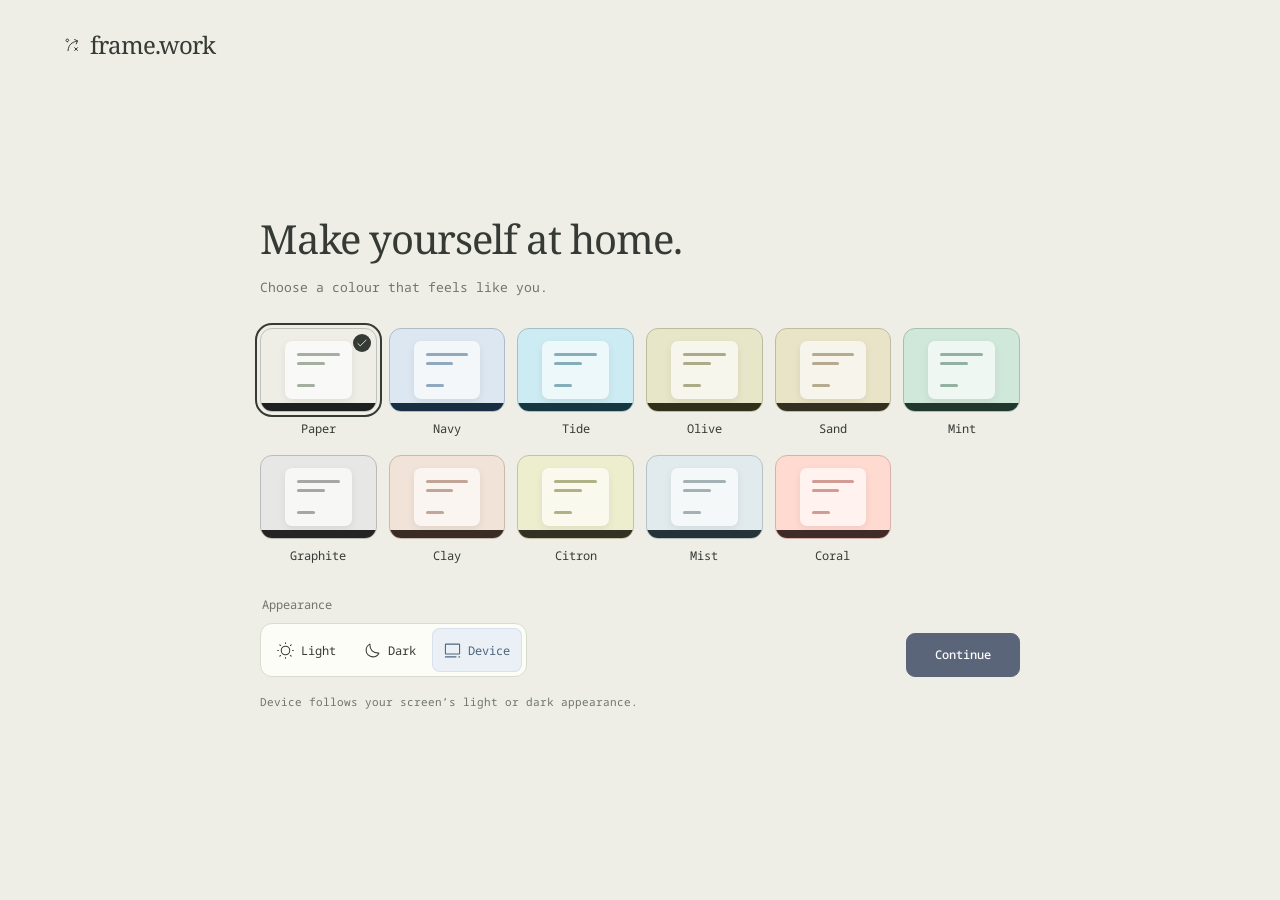
==== index.html @ de3d48b4 "Add sample outcome, OKR and development cycles" ====
<!doctype html>
<html lang="en">
  <head>
    <meta charset="UTF-8" />
    <meta name="viewport" content="width=device-width,initial-scale=1" />
    <title>frame.work</title>
    <script type="module" crossorigin src="./assets/index-DQanda5u.js"></script>
    <link rel="stylesheet" crossorigin href="./assets/index-CIAHCxZo.css">
  </head>
  <body>
    <div id="root"></div>
  </body>
</html>
---- assets/index-CIAHCxZo.css ----
@font-face{font-family:Noto Sans Mono Variable;font-style:normal;font-display:swap;font-weight:100 900;src:url(./noto-sans-mono-cyrillic-ext-wght-normal-CFdLnqWt.woff2) format("woff2-variations");unicode-range:U+0460-052F,U+1C80-1C8A,U+20B4,U+2DE0-2DFF,U+A640-A69F,U+FE2E-FE2F}@font-face{font-family:Noto Sans Mono Variable;font-style:normal;font-display:swap;font-weight:100 900;src:url(./noto-sans-mono-cyrillic-wght-normal-Bt8FJ3Mn.woff2) format("woff2-variations");unicode-range:U+0301,U+0400-045F,U+0490-0491,U+04B0-04B1,U+2116}@font-face{font-family:Noto Sans Mono Variable;font-style:normal;font-display:swap;font-weight:100 900;src:url(./noto-sans-mono-greek-ext-wght-normal-D70fr4An.woff2) format("woff2-variations");unicode-range:U+1F00-1FFF}@font-face{font-family:Noto Sans Mono Variable;font-style:normal;font-display:swap;font-weight:100 900;src:url(./noto-sans-mono-greek-wght-normal-CxbW-kt-.woff2) format("woff2-variations");unicode-range:U+0370-0377,U+037A-037F,U+0384-038A,U+038C,U+038E-03A1,U+03A3-03FF}@font-face{font-family:Noto Sans Mono Variable;font-style:normal;font-display:swap;font-weight:100 900;src:url(./noto-sans-mono-vietnamese-wght-normal-R4O-K-Ty.woff2) format("woff2-variations");unicode-range:U+0102-0103,U+0110-0111,U+0128-0129,U+0168-0169,U+01A0-01A1,U+01AF-01B0,U+0300-0301,U+0303-0304,U+0308-0309,U+0323,U+0329,U+1EA0-1EF9,U+20AB}@font-face{font-family:Noto Sans Mono Variable;font-style:normal;font-display:swap;font-weight:100 900;src:url(./noto-sans-mono-latin-ext-wght-normal-Co5HW6fV.woff2) format("woff2-variations");unicode-range:U+0100-02BA,U+02BD-02C5,U+02C7-02CC,U+02CE-02D7,U+02DD-02FF,U+0304,U+0308,U+0329,U+1D00-1DBF,U+1E00-1E9F,U+1EF2-1EFF,U+2020,U+20A0-20AB,U+20AD-20C0,U+2113,U+2C60-2C7F,U+A720-A7FF}@font-face{font-family:Noto Sans Mono Variable;font-style:normal;font-display:swap;font-weight:100 900;src:url(./noto-sans-mono-latin-wght-normal-BOJxtwUa.woff2) format("woff2-variations");unicode-range:U+0000-00FF,U+0131,U+0152-0153,U+02BB-02BC,U+02C6,U+02DA,U+02DC,U+0304,U+0308,U+0329,U+2000-206F,U+20AC,U+2122,U+2191,U+2193,U+2212,U+2215,U+FEFF,U+FFFD}@font-face{font-family:"Noto Serif Variable";font-style:normal;font-display:swap;font-weight:100 900;src:url(./noto-serif-cyrillic-ext-wght-normal-DwsuhU2Y.woff2) format("woff2-variations");unicode-range:U+0460-052F,U+1C80-1C8A,U+20B4,U+2DE0-2DFF,U+A640-A69F,U+FE2E-FE2F}@font-face{font-family:"Noto Serif Variable";font-style:normal;font-display:swap;font-weight:100 900;src:url(./noto-serif-cyrillic-wght-normal-CeZyc_3Q.woff2) format("woff2-variations");unicode-range:U+0301,U+0400-045F,U+0490-0491,U+04B0-04B1,U+2116}@font-face{font-family:"Noto Serif Variable";font-style:normal;font-display:swap;font-weight:100 900;src:url(./noto-serif-greek-ext-wght-normal-B0csX6R_.woff2) format("woff2-variations");unicode-range:U+1F00-1FFF}@font-face{font-family:"Noto Serif Variable";font-style:normal;font-display:swap;font-weight:100 900;src:url(./noto-serif-greek-wght-normal-BWSpOBI-.woff2) format("woff2-variations");unicode-range:U+0370-0377,U+037A-037F,U+0384-038A,U+038C,U+038E-03A1,U+03A3-03FF}@font-face{font-family:"Noto Serif Variable";font-style:normal;font-display:swap;font-weight:100 900;src:url(./noto-serif-math-wght-normal-ChZGBGZa.woff2) format("woff2-variations");unicode-range:U+0302-0303,U+0305,U+0307-0308,U+0310,U+0312,U+0315,U+031A,U+0326-0327,U+032C,U+032F-0330,U+0332-0333,U+0338,U+033A,U+0346,U+034D,U+0391-03A1,U+03A3-03A9,U+03B1-03C9,U+03D1,U+03D5-03D6,U+03F0-03F1,U+03F4-03F5,U+2016-2017,U+2034-2038,U+203C,U+2040,U+2043,U+2047,U+2050,U+2057,U+205F,U+2070-2071,U+2074-208E,U+2090-209C,U+20D0-20DC,U+20E1,U+20E5-20EF,U+2100-2112,U+2114-2115,U+2117-2121,U+2123-214F,U+2190,U+2192,U+2194-21AE,U+21B0-21E5,U+21F1-21F2,U+21F4-2211,U+2213-2214,U+2216-22FF,U+2308-230B,U+2310,U+2319,U+231C-2321,U+2336-237A,U+237C,U+2395,U+239B-23B7,U+23D0,U+23DC-23E1,U+2474-2475,U+25AF,U+25B3,U+25B7,U+25BD,U+25C1,U+25CA,U+25CC,U+25FB,U+266D-266F,U+27C0-27FF,U+2900-2AFF,U+2B0E-2B11,U+2B30-2B4C,U+2BFE,U+3030,U+FF5B,U+FF5D,U+1D400-1D7FF,U+1EE00-1EEFF}@font-face{font-family:"Noto Serif Variable";font-style:normal;font-display:swap;font-weight:100 900;src:url(./noto-serif-vietnamese-wght-normal-G-hP2cUo.woff2) format("woff2-variations");unicode-range:U+0102-0103,U+0110-0111,U+0128-0129,U+0168-0169,U+01A0-01A1,U+01AF-01B0,U+0300-0301,U+0303-0304,U+0308-0309,U+0323,U+0329,U+1EA0-1EF9,U+20AB}@font-face{font-family:"Noto Serif Variable";font-style:normal;font-display:swap;font-weight:100 900;src:url(./noto-serif-latin-ext-wght-normal-NX2Olof3.woff2) format("woff2-variations");unicode-range:U+0100-02BA,U+02BD-02C5,U+02C7-02CC,U+02CE-02D7,U+02DD-02FF,U+0304,U+0308,U+0329,U+1D00-1DBF,U+1E00-1E9F,U+1EF2-1EFF,U+2020,U+20A0-20AB,U+20AD-20C0,U+2113,U+2C60-2C7F,U+A720-A7FF}@font-face{font-family:"Noto Serif Variable";font-style:normal;font-display:swap;font-weight:100 900;src:url(./noto-serif-latin-wght-normal-DKWgU5qY.woff2) format("woff2-variations");unicode-range:U+0000-00FF,U+0131,U+0152-0153,U+02BB-02BC,U+02C6,U+02DA,U+02DC,U+0304,U+0308,U+0329,U+2000-206F,U+20AC,U+2122,U+2191,U+2193,U+2212,U+2215,U+FEFF,U+FFFD}:root{color-scheme:light;--work-tint: #eaf0f6;--work-ink: #4e647c;--work-edge: #d8e2ec;--work-hover: #dfe8f1;--goals-tint: #eaf0e5;--goals-ink: #52674b;--goals-edge: #d9e2d1;--goals-hover: #e0e9d9;--canvas: #eeeee7;--surface: #fdfdf8;--card: #fffffb;--hover: #f0f2e9;--border: #d8dccf;--soft: #edf0e6;--positive-bg: #edf2e6;--positive-ink: #4a6348;--error-bg: #fff0ea;--error-ink: #843d32;--error-border: #ddbeb4;--secondary-ink: #747b6c;--surface-edge: #ffffffb3;--primary-hover: #4b566b;font-family:Noto Sans Mono Variable,monospace;font-synthesis:none;color:var(--ink);background:var(--canvas);--ink: #353a34;--muted: #70756b;--line: #e3e5db;--blue: #5b6579;--focus-ring: #7a94ae;--space-1: 8px;--space-2: 12px;--space-3: 16px;--space-4: 24px;--space-5: 32px}*{box-sizing:border-box}body{margin:0}button,input,textarea,select{font:inherit;color:inherit}button,a,input,textarea,select{touch-action:manipulation}button{cursor:pointer;border:1px solid var(--border);border-radius:9px;padding:10px 14px;background:var(--card);font-size:12px;font-weight:500;line-height:1.4}button:hover:not(:disabled){background:var(--hover)}button:disabled{opacity:.45;cursor:not-allowed}a{color:var(--blue);text-underline-offset:3px}button:focus-visible,a:focus-visible,input:focus-visible,textarea:focus-visible,select:focus-visible,summary:focus-visible{outline:2px solid var(--focus-ring);outline-offset:2px}a:focus-visible,summary:focus-visible{border-radius:4px}input,textarea,select{background:var(--card);border:1px solid var(--border);border-radius:9px;padding:10px 12px;font-size:13px}textarea{width:100%;resize:vertical;line-height:1.6}input[type=checkbox]{width:16px;height:16px;flex-shrink:0;accent-color:var(--blue)}h1,h2,h3,p{margin-top:0}h2{font-size:14px;font-weight:500}.primary{background:var(--blue);border-color:var(--blue);color:#fff}.primary:hover:not(:disabled){background:var(--primary-hover)}.text-button{padding:0;background:none;border:0;color:var(--blue);font-size:12px;font-weight:400}.text-button:hover:not(:disabled){background:none;text-decoration:underline}.fine{color:var(--muted);font-size:12px;line-height:1.6}.kind,.eyebrow{display:block;font-size:10px;line-height:1.5;letter-spacing:.5px;color:var(--muted)}.hidden{display:none}.sr-only{position:absolute;width:1px;height:1px;margin:-1px;padding:0;overflow:hidden;clip:rect(0,0,0,0);white-space:nowrap;border:0}.app{height:100dvh;width:100%;display:grid;grid-template-columns:minmax(0,1fr) clamp(360px,30vw,560px);overflow:hidden;background:var(--canvas)}.workspace{min-width:0;min-height:0}.layout{height:100%}.workspace main{height:calc(100% - 24px);margin:12px;padding:32px;overflow-y:auto;min-width:0;background:var(--surface);border:1px solid var(--surface-edge);border-radius:24px;box-shadow:0 4px 20px #343c3010,0 1px 4px #343c3007}.work-header{display:flex;align-items:center;justify-content:space-between;gap:16px;margin-bottom:32px}.brand{font-family:"Noto Serif Variable",serif;font-size:26px;letter-spacing:-1px;font-weight:400;text-decoration:none;color:var(--ink);display:flex;align-items:center;gap:10px}.brandmark{font-family:Noto Sans Mono Variable,monospace;font-size:28px;color:var(--secondary-ink);line-height:1}.settings-button{display:flex;align-items:center;gap:8px;border:0;background:transparent;padding:8px;color:var(--muted);font-weight:400}.settings-button>span{font-size:17px}.section-heading h2,.context-board h1{font-family:Noto Sans Mono Variable,monospace;font-size:13px;font-weight:500;letter-spacing:0;margin:0}.section-heading{display:flex;align-items:center;justify-content:space-between;flex-wrap:wrap;gap:16px;margin-bottom:16px}.section-heading h2>span{display:inline-block;margin-left:10px;color:var(--muted);font-size:11px;font-weight:400}.section-heading input[type=search]{width:230px;font-size:12px}.work-grid{display:grid;grid-template-columns:repeat(auto-fill,minmax(230px,1fr));gap:16px}.work-card{height:280px;min-width:0}.work-card-open{display:flex;flex-direction:column;width:100%;height:100%;text-align:left;padding:24px;border:1px solid var(--border);border-radius:24px;background:var(--card);box-shadow:0 2px 8px #55564404;font-weight:400}.work-card-open:hover:not(:disabled){background:var(--hover);border-color:var(--border);box-shadow:0 6px 18px #5556440a}.work-card-open>time,.work-card-open>.kind{font-size:11px;color:var(--muted)}.work-card-open>p{font-family:"Noto Serif Variable",serif;font-size:24px;font-weight:400;line-height:1.3;letter-spacing:-.5px;margin:16px 0;overflow:hidden;overflow-wrap:anywhere;display:-webkit-box;-webkit-line-clamp:5;-webkit-box-orient:vertical}.work-card-bottom{margin-top:auto;width:100%;display:flex;align-items:center;justify-content:space-between;gap:8px;font-size:11px;line-height:1.4;color:var(--muted)}.work-card-bottom>span:last-child{margin-left:auto;font-size:16px}.context-card-description{font-size:12px;color:var(--muted);line-height:1.6;max-width:28ch}.empty{padding:40px 24px;text-align:center;border:1px dashed var(--border);border-radius:24px;color:var(--muted)}.empty>span{display:none}.empty h3{font-family:"Noto Serif Variable",serif;font-size:24px;color:var(--ink);font-weight:400;margin-bottom:12px}.empty p{font-size:13px;line-height:1.6;max-width:380px;margin:0 auto}.selection-bar{position:sticky;bottom:0;display:flex;align-items:center;justify-content:space-between;gap:16px;margin-top:24px;padding:12px 16px;background:var(--soft);border:1px solid var(--border);border-radius:12px;box-shadow:0 6px 20px #343c3010;font-size:12px}.error{padding:12px 16px;color:var(--error-ink);background:var(--error-bg);border:1px solid var(--error-border);border-radius:9px;font-size:12px;line-height:1.6;margin:0 0 16px}.notice{padding:10px 14px;background:var(--positive-bg);color:var(--positive-ink);border-radius:9px;font-size:12px;line-height:1.5;margin-bottom:20px}.note-modal{width:min(680px,calc(100vw - 32px));max-height:calc(100dvh - 48px);border:1px solid var(--hover);border-radius:24px;padding:24px;color:var(--ink);background:var(--surface);box-shadow:0 24px 80px #33382f2b;overscroll-behavior:contain}.note-modal::backdrop{background:#343a344d;-webkit-backdrop-filter:blur(6px);backdrop-filter:blur(6px)}.note-modal-heading{display:flex;align-items:center;justify-content:space-between;gap:16px;margin-bottom:24px}.note-modal-heading h2{font-family:"Noto Serif Variable",serif;font-weight:400;font-size:26px;margin:0;letter-spacing:-.5px}.note-modal-heading>button{width:32px;height:32px;border:0;padding:0;border-radius:50%;background:var(--soft);font-size:22px;font-weight:400;flex-shrink:0}.note-modal .eyebrow{margin:0 0 8px}.note-detail{margin:0}.entry-meta{display:flex;align-items:center;justify-content:space-between;gap:12px;font-size:11px;color:var(--muted);margin-bottom:24px}.entry-meta>span{background:var(--soft);padding:4px 8px;border-radius:6px}.note-editor{font-family:"Noto Serif Variable",serif;font-size:22px;padding:16px;border-radius:12px;margin-top:8px;min-height:160px}.note-edit-actions{display:flex;align-items:center;flex-wrap:wrap;gap:12px;margin:16px 0 24px}details{margin:24px 0}summary{font-size:12px;font-weight:500;cursor:pointer}summary .fine{margin-left:8px;font-size:11px;font-weight:400}.note-history{font-size:12px;line-height:1.6}.note-history p,blockquote{white-space:pre-wrap;overflow-wrap:anywhere}blockquote{margin:16px 0;border-left:2px solid var(--border);padding-left:16px;font-size:13px;line-height:1.6}blockquote p{margin-bottom:8px}blockquote small{font-size:10px;color:var(--muted)}.suggestions{border-left:2px solid var(--border);background:var(--soft);margin-top:12px;padding:0 16px;border-radius:0 8px 8px 0}.suggestion{padding:16px 0;border-bottom:1px solid var(--line);font-size:12px}.suggestion:last-child{border:0}.suggestion b{display:block;margin-top:4px;font-weight:500;font-size:13px}.suggestion p{color:var(--muted);line-height:1.6;margin:8px 0}.decision{display:flex;gap:8px;align-items:center;margin-top:12px}.decision button{padding:6px 10px;font-size:11px}.reviewed{border-top:1px solid var(--line);padding-top:24px;margin-top:24px}.chips{display:flex;flex-wrap:wrap;gap:8px;margin:12px 0}.chip{display:inline-flex;align-items:center;gap:8px;padding:3px 8px 3px 10px;background:var(--positive-bg);color:var(--positive-ink);border-radius:6px;font-size:11px}.chip button{border:0;padding:0 3px;background:transparent;color:inherit;font-size:18px}.reviewed select{max-width:100%;font-size:12px;margin:4px 0 12px}.evidence-check{display:flex;align-items:center;gap:8px;font-size:12px;margin-top:16px;color:var(--muted)}.settings-modal,.update-modal{width:min(760px,calc(100vw - 32px))}.settings-modal .work-grid{grid-template-columns:repeat(2,minmax(0,1fr))}.settings-modal .work-card{height:240px}.context-board .section-heading{margin-bottom:16px}.context-about{font-size:12px;color:var(--muted);line-height:1.6;margin:24px 0 0}.context-about summary{font-weight:400}.context-about>b{display:block;margin-top:16px}.settings-footer{display:flex;align-items:center;justify-content:space-between;flex-wrap:wrap;gap:16px;border-top:1px solid var(--line);padding-top:24px;margin-top:24px}.local{display:flex;align-items:center;gap:8px;color:var(--muted);font-size:11px}.local>span{width:6px;height:6px;border-radius:50%;background:#65836b;flex-shrink:0}.context-row{display:flex;align-items:flex-start;justify-content:space-between;gap:16px;padding:16px 0;border-bottom:1px solid var(--line);font-size:13px}.context-row:last-child{border:0}.context-row b{display:block;font-weight:500;margin:4px 0}.context-row small{font-size:11px;color:var(--muted)}.context-row a{font-size:11px;white-space:nowrap}.panel{margin:24px 0 0}.panel+.panel{border-top:1px solid var(--line);padding-top:24px}.panel>.fine{margin-top:8px}.update-dates{display:flex;gap:16px}.update-dates label,.output-format{display:grid;gap:8px;font-size:12px;color:var(--muted)}.update-dates label{flex:1;min-width:0}.update-dates input{min-width:0;width:100%}.evidence-list{display:grid;gap:12px;max-height:280px;overflow-y:auto;margin:16px 0}.evidence-list label{display:flex;align-items:flex-start;gap:12px;font-size:13px;line-height:1.6}.evidence-list small{display:block;font-size:11px;color:var(--muted)}.draft-picker{display:grid;gap:6px;font-size:11px;color:var(--muted)}.draft-picker select{max-width:210px;font-size:11px}.draft-body{font-size:13px;margin:0 0 16px}.output-format{max-width:200px;margin-bottom:16px}.draft-actions{display:flex;flex-wrap:wrap;gap:8px}.draft-actions+.fine{margin:12px 0 0}.conversation{display:flex;flex-direction:column;min-width:0;min-height:0;padding:24px 24px 16px 16px}.conversation-thread{flex:1;min-height:0;overflow-y:auto;padding:24px 4px 28px 0;scroll-padding-block:28px;overscroll-behavior:contain;scrollbar-width:thin;-webkit-mask-image:linear-gradient(to bottom,transparent,#000 24px,#000 calc(100% - 28px),transparent);mask-image:linear-gradient(to bottom,transparent,#000 24px,#000 calc(100% - 28px),transparent)}.companion-message{font-size:13px;line-height:1.6;margin:8px 20px 24px 0;padding:14px 16px;background:color-mix(in srgb,var(--surface) 70%,transparent);border:1px solid var(--line);border-radius:16px 16px 16px 4px;overflow-wrap:anywhere}.companion-message p{margin:0 0 8px}.companion-message .text-button,.conversation-welcome{margin-top:8px}.user-message{margin:8px 0 12px 24px;padding:12px 16px;background:var(--work-tint);border:1px solid var(--work-edge);border-radius:16px 16px 4px;font-size:13px;line-height:1.6}.user-message p{margin:0 0 8px;white-space:pre-wrap;overflow-wrap:anywhere}.user-message time{display:block;text-align:right;color:var(--muted);font-size:10px}.conversation-connections{display:grid;gap:12px;list-style:none;padding:0;margin:16px 0 8px}.connection-state{display:block;font-size:11px;color:var(--muted);margin-bottom:2px}.coach-reflection{border-left:2px solid var(--goals-ink)}#note-connections-heading:focus-visible{outline:2px solid var(--focus-ring);outline-offset:4px;border-radius:4px}.conversation-compose{flex-shrink:0;padding-top:16px}.capture{background:var(--card);border:1px solid var(--border);border-radius:18px;overflow:hidden}.capture:has(textarea:focus-visible){border-color:var(--focus-ring);outline:2px solid var(--focus-ring);outline-offset:2px}.capture textarea{display:block;resize:none;background:transparent;border:0;border-radius:17px 17px 0 0;font-size:13px;padding:16px 16px 8px;min-height:72px;max-height:180px}.capture textarea:focus-visible{outline:none}.capture textarea::placeholder{color:var(--secondary-ink)}.capture-footer{display:flex;align-items:center;justify-content:space-between;gap:8px;padding:8px 12px 12px 16px}.capture-footer .text-button{font-size:11px;color:var(--muted)}.capture-footer .primary{display:grid;place-items:center;width:30px;height:30px;padding:0;border-radius:50%;border:0;font-size:20px}.composer-hint{font-size:10px;text-align:center;color:var(--muted);margin:8px 0 0}@media(max-width:1100px){.workspace main{padding:24px}}@media(max-width:720px){.workspace main{height:calc(100% - 12px);margin:6px;border-radius:18px;padding:20px 16px}.work-header{margin-bottom:24px}.brand{font-size:24px}.work-grid{grid-template-columns:repeat(2,minmax(0,1fr));gap:12px}.work-card{height:224px}.work-card-open{padding:16px;border-radius:20px}.work-card-open>p{font-size:20px;-webkit-line-clamp:5}.work-card-bottom{font-size:10px}.work-board .work-card-bottom>span:first-child{max-width:95px}.section-heading{gap:12px}.section-heading h2>span{margin-left:8px;font-size:10px}.section-heading>label,.section-heading input[type=search]{width:100%}.selection-bar{font-size:11px;padding:10px 12px;gap:8px}.selection-bar button{font-size:11px;padding:8px}.note-modal{padding:20px;max-height:calc(100dvh - 32px);border-radius:20px}.note-modal-heading h2{font-size:24px}.settings-modal .work-card{height:224px}.settings-modal .work-card-open{padding:14px}.settings-modal .work-card-open>p{font-size:19px}.settings-modal .context-card-description{font-size:11px}.draft-actions{display:grid}.conversation{padding:8px 16px}.conversation-compose{padding-top:8px}.capture textarea{min-height:48px;max-height:90px;padding:10px 14px 4px}.capture-footer{padding:4px 12px 8px 14px}.composer-hint{margin-top:4px;font-size:10px}}.icon{width:16px;height:16px;stroke-width:1.5;vertical-align:-3px;flex-shrink:0}.brandmark{display:inline-flex}.brandmark .icon{width:28px;height:28px}.settings-button .icon{width:18px;height:18px}.note-modal-heading>button,.chip button{display:grid;place-items:center}.note-modal-heading>button .icon{width:18px;height:18px}.chip button .icon{width:14px;height:14px}.work-card-bottom>.icon{margin-left:auto}.capture-footer .primary .icon{width:18px;height:18px}:root[data-theme=dark]{color-scheme:dark;--work-tint: #2c3944;--work-ink: #b4c9db;--work-edge: #3d5060;--work-hover: #364959;--goals-tint: #333e30;--goals-ink: #bfd1af;--goals-edge: #475942;--goals-hover: #404e39;--ink: #e2e7df;--muted: #a8b2a5;--line: #414b42;--blue: #a9bbd7;--focus-ring: #8ca9c5;--canvas: #1c201f;--surface: #242927;--card: #2b312e;--hover: #343d37;--border: #485249;--soft: #333d35;--positive-bg: #2d4031;--positive-ink: #b4d3ac;--error-bg: #472e29;--error-ink: #f0b6a5;--error-border: #825448;--secondary-ink: #acb7a5;--surface-edge: #ffffff12;--primary-hover: #6c7c98}:root[data-theme=dark] .primary{color:#1c2633}.link-chip{display:inline-flex;align-items:center;gap:4px;max-width:100%;padding:2px 6px;border-radius:6px;font-family:Noto Sans Mono Variable,monospace;font-size:11px;font-weight:500;line-height:1.5;vertical-align:baseline;text-decoration:none;letter-spacing:0;white-space:nowrap;background:#e1ebf6;color:#34587a}.link-chip>span{overflow:hidden;text-overflow:ellipsis}.link-chip .icon{width:13px;height:13px}a.link-chip:hover{text-decoration:underline}.link-chip-figma{background:#eee2fb;color:#7343a0}.link-chip-notion{background:#e8e6df;color:#4e5049}.link-chip-slack{background:#f7dfea;color:#873d66}:root[data-theme=dark] .link-chip{background:#2b435b;color:#c1dcf5}:root[data-theme=dark] .link-chip-figma{background:#49345c;color:#e3c5ff}:root[data-theme=dark] .link-chip-notion{background:#464840;color:#e1e4d7}:root[data-theme=dark] .link-chip-slack{background:#593449;color:#f3c2dc}.coach-question{margin-top:16px!important;font-weight:500}.note-heading-actions{display:flex;gap:8px}.note-heading-actions button{display:grid;place-items:center;width:32px;height:32px;padding:0;border:0;border-radius:50%;background:var(--soft)}.confirmation-modal{width:min(420px,calc(100vw - 32px))}.confirmation-modal .note-modal-heading{margin-bottom:16px}.confirmation-modal>.fine{margin-bottom:24px}.confirmation-actions{display:flex;justify-content:flex-end;gap:8px}.danger{color:var(--error-ink);background:var(--error-bg);border-color:var(--error-border)}.danger:hover:not(:disabled){background:var(--error-bg);border-color:var(--error-ink)}.note-heading-actions{align-items:center}.note-save-status{margin-right:8px;white-space:nowrap}.note-connection{display:flex;align-items:flex-start;justify-content:space-between;gap:16px;padding:16px 0;border-bottom:1px solid var(--line)}.note-connection:last-child{border-bottom:0}.note-connection b{display:block;font-size:13px;font-weight:500;margin:4px 0}.note-connection p{margin:8px 0 0}.note-connection details{margin:8px 0 0}.note-connection summary,.note-connection a{font-size:11px;color:var(--muted)}.note-connection>button{display:grid;place-items:center;padding:4px;border:0;background:transparent;color:var(--muted)}.note-connections{margin:8px 0 16px}.note-more{position:relative}.note-more>button{color:var(--muted)}.note-actions-menu{position:absolute;z-index:2;right:0;top:calc(100% + 8px);width:230px;padding:6px;background:var(--surface);border:1px solid var(--border);border-radius:12px;box-shadow:0 8px 24px #0002}.note-actions-menu>button{display:flex;align-items:center;justify-content:flex-start;gap:8px;width:100%;height:auto;border-radius:8px;padding:10px;background:transparent;white-space:nowrap;font-weight:400}.note-actions-menu>.remove-note{color:var(--error-ink)}.writer-settings{margin-bottom:24px;padding-bottom:24px;border-bottom:1px solid var(--line)}.writer-settings form{display:grid;gap:12px}.writer-settings label{display:grid;gap:8px;font-size:12px}.writer-settings input{width:100%;min-width:0}.writer-settings form>button{justify-self:start}.writer-settings .section-heading{margin-bottom:12px}.writer-settings>.fine{margin:12px 0}.brand{gap:2px}.brand-home{display:inline-flex;align-items:center;gap:10px;color:inherit;text-decoration:none}[data-section=work]{--section-tint: var(--work-tint);--section-ink: var(--work-ink);--section-edge: var(--work-edge);--section-hover: var(--work-hover)}[data-section=goals]{--section-tint: var(--goals-tint);--section-ink: var(--goals-ink);--section-edge: var(--goals-edge);--section-hover: var(--goals-hover)}.section-switch{position:relative;margin:0}.section-switch>summary{color:var(--section-ink);background:var(--section-tint);display:flex;align-items:center;gap:6px;padding:2px 6px;border:1px solid var(--section-edge);border-radius:8px;font:inherit;letter-spacing:inherit;list-style:none}.section-switch>summary::-webkit-details-marker{display:none}.section-switch>summary>.icon{width:14px;height:14px;color:inherit}.section-switch>summary:hover,.section-switch[open]>summary{background:var(--section-hover);border-color:var(--section-edge)}.section-options{position:absolute;z-index:3;top:calc(100% + 8px);left:0;min-width:140px;padding:6px;border:1px solid var(--border);border-radius:12px;background:var(--surface);box-shadow:0 8px 24px #0002}.section-options>button{display:flex;align-items:center;justify-content:space-between;gap:20px;width:100%;border:0;background:transparent;text-align:left;font-family:Noto Sans Mono Variable,monospace}.section-options>button{color:var(--section-ink);background:var(--section-tint)}.section-options>button+button{margin-top:4px}.section-options>button:hover:not(:disabled),.section-options>button[aria-current=page]{background:var(--section-hover)}.app.goals-setup{grid-template-columns:minmax(0,1fr);grid-template-rows:minmax(0,1fr)}.goals-setup .workspace-page{min-height:100%;display:flex;flex-direction:column}.goals-stage{flex:1;display:grid;place-items:center;padding:24px 0 80px}.goals-composer{width:min(640px,100%)}.goals-composer .capture-footer{justify-content:flex-end}@media(max-width:720px){.goals-stage{padding-bottom:48px}}@media(prefers-reduced-motion:no-preference){.workspace main{view-transition-name:workspace}.brandmark{view-transition-name:brand-icon}.section-switch>summary{view-transition-name:section-chip}.conversation{view-transition-name:coach-panel}.goals-composer{view-transition-name:goal-composer}::view-transition-group(*){animation-duration:.44s;animation-timing-function:cubic-bezier(.22,1,.36,1)}::view-transition-old(root),::view-transition-new(root){animation:none}::view-transition-old(workspace){animation:section-fade-out .16s ease-out both}::view-transition-new(workspace){animation:section-fade-in .28s .1s ease-out both}::view-transition-old(brand-icon){animation:icon-away .14s ease-in both}::view-transition-new(brand-icon){animation:icon-arrive .38s 80ms cubic-bezier(.2,.8,.2,1) both}::view-transition-old(section-chip){animation:section-fade-out .12s ease-out both}::view-transition-new(section-chip){animation:chip-arrive .3s 70ms cubic-bezier(.22,1,.36,1) both}::view-transition-old(coach-panel){animation:coach-away .18s ease-in both}::view-transition-new(coach-panel){animation:section-fade-in .3s .1s ease-out both}::view-transition-new(goal-composer){animation:composer-arrive .48s .1s cubic-bezier(.22,1,.36,1) both}}@keyframes section-fade-out{to{opacity:0}}@keyframes section-fade-in{0%{opacity:0}to{opacity:1}}@keyframes icon-away{to{opacity:0;transform:rotate(-12deg) scale(.85)}}@keyframes icon-arrive{0%{opacity:0;transform:rotate(16deg) scale(.78)}65%{opacity:1;transform:rotate(-4deg) scale(1.06)}to{opacity:1;transform:rotate(0) scale(1)}}@keyframes chip-arrive{0%{opacity:0;transform:translateY(5px)}to{opacity:1;transform:translateY(0)}}@keyframes coach-away{to{opacity:0;transform:translate(12px)}}@keyframes composer-arrive{0%{opacity:0;transform:translateY(14px) scale(.97)}75%{opacity:1;transform:translateY(-2px) scale(1.005)}to{opacity:1;transform:translateY(0) scale(1)}}.message-author{display:block;margin-bottom:8px;color:var(--muted);font-size:10px;line-height:1.4;font-weight:500}.user-message .message-author{color:var(--work-ink)}@media(prefers-reduced-motion:no-preference){.brand-home:focus-visible .brandmark .icon{animation:brand-hello .46s ease-out;transform-origin:50% 65%}@media(hover:hover){.brand-home:hover .brandmark .icon{animation:brand-hello .46s ease-out;transform-origin:50% 65%}}}@keyframes brand-hello{0%,to{transform:translateY(0) rotate(0) scale(1)}30%{transform:translateY(-2px) rotate(-7deg) scale(1.04)}60%{transform:translateY(0) rotate(4deg) scale(1.02)}80%{transform:translateY(-1px) rotate(-2deg) scale(1)}}.goals-setup .workspace-page{height:100%;min-height:0}.goals-stage{min-height:0;padding:0 0 12px}.goals-experience{width:min(760px,100%);height:100%;min-height:0;display:flex;flex-direction:column;margin-inline:auto}.goals-experience.is-starting{justify-content:center;padding-bottom:64px}.goals-thread{flex:1;min-height:0;overflow-y:auto;overscroll-behavior:contain;scrollbar-width:thin;padding:0 8px}.is-starting .goals-thread{flex:0 1 auto;text-align:center;padding-bottom:16px}.goals-opening h1{font-family:"Noto Serif Variable",serif;font-size:30px;font-weight:400;letter-spacing:-.6px;margin-bottom:16px}.goals-opening p{font-size:14px;line-height:1.7;max-width:56ch;margin:0 auto 24px;color:var(--muted)}.goals-thread .user-message{margin-left:64px;background:var(--goals-tint);border-color:var(--goals-edge)}.goals-thread .user-message .message-author{color:var(--goals-ink)}.goals-thread .companion-message{margin-right:48px}.goals-reply{white-space:pre-wrap}.goals-experience .goals-composer{width:100%;flex-shrink:0}.goals-composer .capture-footer{justify-content:space-between}.goals-composer .capture-footer>.fine{font-size:10px}@media(max-width:720px){.goals-experience.is-starting{padding-bottom:24px}.goals-opening h1{font-size:25px}.goals-thread .user-message{margin-left:24px}.goals-thread .companion-message{margin-right:12px}.goals-experience>.composer-hint{line-height:1.5}}.goal-mode-select{width:auto;max-width:160px;padding:4px 24px 4px 6px;margin-left:-6px;border:1px solid transparent;border-radius:6px;background-color:transparent;color:var(--muted);font-size:11px;cursor:pointer}.goal-mode-select:hover:not(:disabled){border-color:var(--border);background-color:var(--soft)}.goal-mode-select:disabled{cursor:default}.mobile-navigation{display:none}@media(max-width:1023px){.app{grid-template-columns:minmax(0,1fr);grid-template-rows:minmax(0,1fr)}.app.has-coach{isolation:isolate;position:relative}.app.has-coach>.conversation>.conversation-thread,.app.has-coach>.conversation>.conversation-compose{width:min(100%,680px);margin-inline:auto}.app.has-coach>.workspace,.app.has-coach>.conversation{grid-area:1 / 1;touch-action:pan-y pinch-zoom}.app.has-coach>.conversation{z-index:0;padding:20px 16px calc(44px + env(safe-area-inset-bottom))}.app.has-coach .workspace main{height:calc(100% - 50px - env(safe-area-inset-bottom))}.app.has-coach .conversation .composer-hint{display:none}.app.has-coach>.workspace{z-index:1;background:var(--canvas);transform:translate(0);visibility:visible;transition:transform .42s cubic-bezier(.22,1,.36,1),visibility 0s}.app.has-coach.mobile-view-chat>.workspace{transform:translate(-105%);visibility:hidden;transition:transform .42s cubic-bezier(.22,1,.36,1),visibility 0s .42s}.mobile-navigation{--page-offset: 0px;--page-ink: var(--work-ink);position:absolute;bottom:env(safe-area-inset-bottom);left:50%;transform:translate(-50%);display:flex;z-index:2;height:44px}.goals-mode .mobile-navigation{--page-ink: var(--goals-ink)}.mobile-view-chat .mobile-navigation{--page-offset: 24px}.mobile-navigation:before{content:"";position:absolute;left:25px;top:calc(50% - 2.5px);width:14px;height:5px;border-radius:999px;background:var(--page-ink);transform:translate(var(--page-offset)) scaleX(1);transition:transform .34s cubic-bezier(.22,1,.36,1),background .16s;pointer-events:none}.mobile-navigation:active:before{transform:translate(var(--page-offset)) scaleX(1.18)}.mobile-navigation button{--dot-shift: 10px;width:44px;height:44px;padding:0;display:grid;place-items:center;border:0;border-radius:999px;background:transparent}.mobile-navigation button:last-child{--dot-shift: -10px}.mobile-navigation button:hover:not(:disabled){background:transparent}.page-dot{display:block;width:5px;height:5px;border-radius:999px;background:color-mix(in srgb,var(--muted) 35%,transparent);transform:translate(var(--dot-shift));transition:background .16s,transform .12s}.mobile-navigation button:hover .page-dot{background:var(--muted)}.mobile-navigation button[aria-pressed=true] .page-dot{background:transparent}.mobile-navigation button:active .page-dot{transform:translate(var(--dot-shift)) scale(.8)}.mobile-navigation button:focus-visible{outline:none}.mobile-navigation button:focus-visible .page-dot{outline:2px solid var(--focus-ring);outline-offset:6px}@media(prefers-reduced-motion:reduce){.app.has-coach>.workspace,.app.has-coach.mobile-view-chat>.workspace,.page-dot,.mobile-navigation:before{transition:none}.mobile-navigation:active:before{transform:translate(var(--page-offset))}.mobile-navigation button:active .page-dot{transform:translate(var(--dot-shift))}}}.goal-starters{flex-shrink:0;display:flex;gap:8px;width:100%;overflow-x:auto;padding:4px 4px 12px;scrollbar-width:thin}.goal-starters button{flex:1 0 160px;min-height:72px;padding:12px;text-align:left;border-radius:14px;background:var(--surface);border-color:var(--goals-edge)}.goal-starters button:hover:not(:disabled){background:var(--goals-tint)}.goal-starters button>span{display:block;color:var(--goals-ink);font-size:11px}.goal-starters small{display:block;margin-top:6px;color:var(--muted);font-size:10px}.goal-starters button>.icon{display:block;width:20px;height:20px;margin-bottom:10px;color:var(--goals-ink)}.goals-tracking-bar{display:flex;align-items:center;justify-content:space-between;gap:12px;flex-shrink:0;padding-bottom:16px}.goals-tracking-bar button{display:inline-flex;align-items:center;gap:8px;color:var(--goals-ink);background:var(--goals-tint);border-color:var(--goals-edge)}.tracking-modal,.reminder-modal{width:min(560px,calc(100% - 32px))}.tracking-modal textarea{display:block;width:100%;margin:8px 0 20px;padding:14px;resize:vertical;background:var(--card);border:1px solid var(--border);border-radius:14px;font-size:13px;line-height:1.6}.reminder-settings{padding-block:24px;border-bottom:1px solid var(--line)}.reminder-settings h2{display:flex;align-items:center;gap:8px}.reminder-settings>button+button{margin-left:16px}.reminder-schedule{display:flex;gap:16px;margin-top:20px}.reminder-schedule>div{display:flex;flex:1;flex-direction:column;gap:8px;min-width:0;font-size:12px}.reminder-schedule input,.reminder-schedule select{width:100%;min-height:44px}.reminder-channel{display:flex;align-items:flex-start;gap:12px;margin:20px 0;font-size:13px;line-height:1.6}.reminder-channel input{width:20px;height:20px;flex-shrink:0;margin:0;accent-color:var(--work-ink)}.reminder-channel small{display:block;color:var(--muted);font-size:11px;margin-top:4px}.reminder-later{display:block;margin-top:20px;min-height:44px}@media(max-width:720px){.goals-tracking-bar{align-items:flex-start;flex-direction:column}.goals-experience.is-starting{padding-bottom:0}}.goal-card{background:var(--goals-tint);border-color:var(--goals-edge);border-radius:24px}.goal-card.is-selected{outline:2px solid var(--goals-ink);outline-offset:2px}.goal-card .work-card-open{background:transparent}.goal-evidence{margin-top:32px}.goal-evidence select{width:100%;margin-top:8px}.evidence-note{display:block;width:100%;margin-bottom:12px;text-align:left;line-height:1.6}.evidence-note time{display:block;color:var(--muted);margin-bottom:8px;font-size:11px}.coach-focus{display:flex;align-items:center;gap:8px;margin-bottom:12px;padding:8px 10px;background:var(--soft);border:1px solid var(--border);border-radius:12px;font-size:11px}.coach-focus>span{display:-webkit-box;-webkit-line-clamp:2;-webkit-box-orient:vertical;overflow:hidden;flex:1}.coach-focus button{border:0;background:transparent;padding:8px;flex-shrink:0}.conversation-compose .capture-footer{gap:8px;flex-wrap:nowrap}.conversation-compose .capture-footer>select{min-width:0;margin-left:auto}.conversation-compose .capture-footer>.primary{flex-shrink:0}.conversation-compose .capture-footer>.text-button{font-size:10px;padding-inline:4px}.harada-caption{display:flex;justify-content:space-between;gap:12px;margin:4px 0 20px;color:var(--muted);font-size:11px}.harada-map{width:100%;display:grid;grid-template-columns:repeat(3,minmax(0,1fr));grid-template-rows:repeat(3,minmax(260px,1fr));gap:10px}.harada-map button{min-width:0;padding:20px;border-radius:19px;text-align:left;display:flex;flex-direction:column;transition:background .18s,border-color .18s}.harada-pillar{grid-area:var(--pillar-area);background:color-mix(in srgb,var(--goals-tint) 45%,var(--surface));border-color:var(--goals-edge)}.harada-pillar:hover:not(:disabled),.harada-pillar.is-active{background:var(--goals-hover);border-color:var(--goals-ink)}.harada-pillar-top{display:flex;align-items:center;gap:8px;color:var(--goals-ink)}.harada-label{font-size:10px;line-height:1.5;color:var(--goals-ink)}.harada-pillar-title{overflow-wrap:anywhere;font-family:"Noto Serif Variable",serif;font-size:clamp(17px,1.6vw,24px);line-height:1.3;margin:18px 0 20px;letter-spacing:-.4px}.harada-pillar-foot{display:flex;align-items:center;justify-content:space-between;width:100%;gap:8px;margin-top:auto;color:var(--muted);font-size:10px}.harada-pillar-foot .icon{width:15px;height:15px}.harada-map .harada-centre{grid-area:2 / 2;text-align:center;align-items:center;justify-content:center;background:var(--goals-ink);color:var(--surface);border-color:transparent;box-shadow:0 5px 16px #24342118}.harada-map .harada-centre:hover:not(:disabled),.harada-map .harada-centre.is-active{background:color-mix(in srgb,var(--goals-ink) 88%,var(--ink))}.harada-centre>.icon{width:27px;height:27px;margin-bottom:9px}.harada-centre .harada-label{color:inherit;opacity:.8}.harada-central-text{font-family:"Noto Serif Variable",serif;font-size:clamp(18px,1.6vw,24px);line-height:1.35;letter-spacing:-.4px;margin:12px 0 16px}.harada-centre-foot{font-size:9px;opacity:.8}.harada-guidance{font-size:11px;color:var(--muted);margin:18px 0 32px;line-height:1.7;text-align:center}.harada-detail{width:100%;padding:28px;border:1px solid var(--goals-edge);border-radius:22px;background:var(--card);scroll-margin-top:16px}.harada-detail-heading{display:flex;justify-content:space-between;align-items:flex-start;gap:16px}.harada-detail-heading h3{font-family:"Noto Serif Variable",serif;font-weight:450;font-size:28px;line-height:1.3;margin:8px 0 20px}.harada-theme{font-size:14px;line-height:1.8;white-space:pre-line}.harada-detail h4{font-size:11px;font-weight:600;margin:0 0 10px}.harada-evidence{padding:20px;background:var(--goals-tint);border-radius:14px;margin:24px 0}.harada-evidence p,.harada-tests p{font-size:12px;line-height:1.8;margin-bottom:12px}.harada-evidence small{font-size:10px;color:var(--muted);line-height:1.6;display:block}.harada-actions-heading{display:flex;justify-content:space-between;gap:16px;align-items:baseline}.harada-actions-heading>span{display:flex;gap:6px;align-items:center;font-size:10px;color:var(--goals-ink)}.harada-actions-heading .icon{width:13px;height:13px}.harada-actions{list-style:none;padding:0;margin:4px 0 16px;display:grid;grid-template-columns:repeat(2,minmax(0,1fr));gap:8px}.harada-actions li{display:flex;align-items:flex-start;gap:10px;padding:14px;font-size:12px;line-height:1.7;border:1px solid var(--line);border-radius:12px}.harada-action-number{color:var(--muted);font-size:10px;margin-top:2px}.harada-actions li>span:nth-child(2){flex:1}.harada-actions li>.icon{flex-shrink:0;width:14px;height:14px;color:var(--goals-ink);margin-top:3px}.harada-actions .is-priority{border-color:var(--goals-edge);background:var(--goals-tint)}.harada-tests{display:grid;grid-template-columns:repeat(3,minmax(0,1fr));gap:16px;margin:24px 0}.harada-tests>div{border-top:1px solid var(--goals-edge);padding-top:16px}.harada-discuss{display:inline-flex;align-items:center;gap:8px;margin-top:12px}.goals-board,.cycle-modal{container-type:inline-size}@container (max-width: 760px){.harada-map{grid-template-columns:repeat(2,minmax(0,1fr));grid-template-rows:auto;grid-auto-rows:180px;padding:10px;gap:8px;border-radius:24px;background:var(--goals-tint)}.harada-map .harada-centre{grid-area:auto;grid-column:1 / -1;min-height:230px;padding:24px 20px;background:transparent;color:var(--ink);box-shadow:none}.harada-map .harada-centre:hover:not(:disabled),.harada-map .harada-centre.is-active{background:var(--goals-hover)}.harada-centre .harada-label{color:var(--goals-ink)}.harada-central-text{max-width:500px;font-size:clamp(22px,4cqi,28px);margin-block:14px}.harada-centre-foot{font-size:10px}.harada-map .harada-pillar{grid-area:auto;padding:16px;border-radius:16px;background:var(--surface)}.harada-pillar-title{font-size:clamp(17px,3cqi,21px);margin:14px 0;letter-spacing:-.4px}.harada-pillar-foot{font-size:10px}.harada-detail{padding:20px}.harada-detail-heading h3{font-size:24px}.harada-actions,.harada-tests{grid-template-columns:1fr}.harada-caption{flex-direction:column;gap:4px;margin-bottom:16px}}@container (max-width: 350px){.harada-map{grid-auto-rows:190px}.harada-map .harada-pillar{padding:12px}.harada-pillar-foot>.icon{display:none}}.past-cycles{margin-top:40px;padding-top:28px;border-top:1px solid var(--line)}.past-cycles>h2{font-size:12px;margin-bottom:16px}.past-cycles-grid{display:grid;grid-template-columns:repeat(auto-fill,minmax(min(100%,300px),1fr));gap:12px}.past-cycle-card{display:flex;gap:16px;align-items:center;text-align:left;padding:18px;border-radius:18px;background:var(--surface)}.cycle-mini-map{display:grid;grid-template-columns:repeat(3,1fr);gap:3px;width:64px;height:64px;flex-shrink:0}.cycle-mini-map>span{border-radius:4px;background:var(--goals-tint);border:1px solid var(--goals-edge)}.cycle-mini-map>span:nth-child(5){background:var(--goals-ink);border-color:var(--goals-ink)}.past-cycle-copy{display:flex;flex-direction:column;gap:8px;min-width:0}.past-cycle-period{font-size:10px;color:var(--muted)}.past-cycle-goal{font-family:"Noto Serif Variable",serif;font-size:17px;font-weight:400;line-height:1.4;display:-webkit-box;-webkit-line-clamp:2;-webkit-box-orient:vertical;overflow:hidden}.past-cycle-open{display:flex;align-items:center;gap:6px;font-size:10px;color:var(--goals-ink)}.past-cycle-open .icon{width:13px;height:13px}.cycle-modal{width:min(1100px,calc(100% - 32px))}@media(prefers-reduced-motion:reduce){.harada-map button{transition:none}}.demo-banner{display:flex;align-items:center;justify-content:space-between;gap:12px;padding:12px 16px;margin:0 0 20px;border:1px solid currentColor;border-radius:12px;font:12px/1.6 system-ui,sans-serif}.demo-banner button{flex-shrink:0}@media(max-width:480px){.demo-banner{align-items:flex-start;flex-direction:column}}.section-selected-dot{width:5px;height:5px;border-radius:50%;background:currentColor;opacity:0}.section-options>button[aria-current=page] .section-selected-dot{opacity:1}.conversation .user-message>p,.conversation .companion-message>p,.onboarding .user-message>p,.onboarding .companion-message>p{font-size:13px;line-height:1.65}.capture textarea{font-size:13px}.capture-footer .primary{width:44px;height:44px;flex-shrink:0}.capture-receipt{display:flex;justify-content:space-between;align-items:center;flex-wrap:wrap;gap:4px 12px;color:var(--muted);font-size:12px}.capture-receipt .text-button{padding:8px 0;min-height:44px;font-size:12px}.capture-acknowledgement{padding-block:4px}.capture-acknowledgement .conversation-connections{margin:4px 0 8px;gap:8px}.capture-acknowledgement .conversation-connections li{display:flex;align-items:baseline;gap:8px;flex-wrap:wrap;font-size:13px}.capture-acknowledgement .connection-state{font-size:11px;margin:0}.capture-acknowledgement>.text-button{min-height:44px;font-size:12px}.goals-composer .capture-footer>.primary{margin-left:auto}.command-composer{position:relative;overflow:visible}.command-menu{position:absolute;bottom:calc(100% + 8px);inset-inline:0;z-index:5;padding:6px;border:1px solid var(--border);border-radius:14px;background:var(--card);box-shadow:0 8px 28px #00000014}.command-menu>button{display:flex;align-items:center;gap:12px;width:100%;min-height:44px;padding:10px;border:0;border-radius:9px;background:transparent;color:var(--ink);text-align:left;font-size:12px}.command-menu>button[aria-selected=true],.command-menu>button:hover{background:var(--hover)}.command-menu strong{min-width:7ch;font-weight:600}.command-menu span{color:var(--secondary-ink)}.command-menu{max-height:min(360px,50dvh);overflow-y:auto;overscroll-behavior:contain}.command-menu strong{min-width:14ch}@media(max-width:480px){.command-menu>button{gap:8px;font-size:11px}.command-menu strong{min-width:14ch}}.harada-explorer{min-width:0;border-radius:22px}.harada-back{display:inline-flex;align-items:center;gap:8px;min-height:44px;padding:8px 0;margin-bottom:12px;font-size:12px;color:var(--goals-ink)}.harada-back .icon{width:18px;height:18px}.harada-detail-heading h3:focus{outline:none}.harada-detail-heading h3:focus-visible{outline:2px solid var(--focus-ring);outline-offset:5px;border-radius:4px}.conversation-compose .capture-footer{justify-content:flex-end}.conversation-compose .capture-footer>.fine{margin-right:auto}.intent-clarification>div{display:flex;flex-wrap:wrap;gap:8px;margin-top:12px}.intent-clarification button{min-height:44px;font-size:12px}@media(max-width:1023px),(hover:none)and (pointer:coarse){:root :is(input,textarea,select,[contenteditable=true]){font-size:max(16px,1em)}}.accessibility-options>label{display:flex;align-items:flex-start;gap:12px;padding-block:16px;min-height:44px;cursor:pointer}.accessibility-options input{width:22px;height:22px;flex-shrink:0;margin:0;accent-color:var(--work-ink)}.accessibility-options small{display:block;color:var(--muted);font-size:12px;line-height:1.7;margin-top:5px}:root[data-larger-text=true] :is(p,button,input,textarea,select,label,summary,small,time,.fine,.kind,.message-author,.style-name,.harada-label,.harada-pillar-foot,.capture-receipt,.conversation-connections li){font-size:max(16px,1em)!important}:root[data-style][data-theme][data-high-contrast=true]{--muted: var(--ink);--secondary-ink: var(--ink);--border: color-mix(in srgb, var(--ink) 65%, var(--surface));--line: var(--border);--focus-ring: var(--ink)}:root[data-high-contrast=true] :focus-visible{outline-width:3px}:root[data-reduce-motion=true] *,:root[data-reduce-motion=true] *:before,:root[data-reduce-motion=true] *:after{animation:none!important;transition:none!important;scroll-behavior:auto!important}:root[data-reduce-motion=true]::view-transition-group(*),:root[data-reduce-motion=true]::view-transition-old(*),:root[data-reduce-motion=true]::view-transition-new(*){animation:none!important}:root[data-style]:not([data-style=paper]){--canvas: var(--palette-canvas);--ink: var(--palette-ink);--surface: color-mix(in srgb, var(--canvas) 48%, white);--card: color-mix(in srgb, var(--canvas) 22%, white);--hover: color-mix(in srgb, var(--canvas) 78%, white);--soft: var(--hover);--border: color-mix(in srgb, var(--ink) 23%, var(--canvas));--line: color-mix(in srgb, var(--ink) 14%, var(--surface));--muted: color-mix(in srgb, var(--ink) 88%, var(--surface));--secondary-ink: var(--muted);--blue: var(--palette-accent);--primary-hover: color-mix(in srgb, var(--blue) 85%, var(--ink));--focus-ring: var(--palette-accent);--work-ink: var(--palette-accent);--work-tint: color-mix(in srgb, var(--work-ink) 10%, var(--surface));--work-edge: color-mix(in srgb, var(--work-ink) 26%, var(--surface));--work-hover: color-mix(in srgb, var(--work-ink) 18%, var(--surface));--goals-ink: color-mix(in srgb, var(--palette-accent) 70%, #546343);--goals-tint: color-mix(in srgb, var(--goals-ink) 10%, var(--surface));--goals-edge: color-mix(in srgb, var(--goals-ink) 26%, var(--surface));--goals-hover: color-mix(in srgb, var(--goals-ink) 18%, var(--surface))}:root[data-style]:not([data-style=paper])[data-theme=dark]{--surface: color-mix(in srgb, var(--canvas) 91%, white);--card: color-mix(in srgb, var(--canvas) 85%, white);--hover: color-mix(in srgb, var(--canvas) 78%, white);--goals-ink: color-mix(in srgb, var(--palette-accent) 70%, #d2dcb8)}:root[data-style]:not([data-style=paper]) .primary{color:var(--card)}:root[data-style]:not([data-style=paper])[data-theme=dark] .primary{color:var(--canvas)}.appearance-setup{min-height:100dvh;padding:28px clamp(20px,5vw,72px);background:var(--canvas);color:var(--ink);display:flex;flex-direction:column}.appearance-setup>.brand{font-size:24px;display:flex;gap:10px;align-items:center}.appearance-content{width:min(760px,100%);margin:auto;padding-block:48px}.appearance-intro h1{font-family:"Noto Serif Variable",serif;font-weight:400;font-size:clamp(28px,4vw,40px);letter-spacing:-1px;margin:0 0 12px}.appearance-intro p{color:var(--muted);font-size:13px;margin-bottom:32px}.style-picker,.appearance-mode{border:0;padding:0;margin:0;min-width:0}.style-grid{display:grid;grid-template-columns:repeat(6,minmax(0,1fr));gap:18px 12px}.style-grid label,.appearance-mode label{position:relative;cursor:pointer}.style-grid input,.appearance-mode input{position:absolute;inset:0;z-index:1;opacity:0;width:100%;height:100%;margin:0;cursor:pointer}.style-sample{position:relative;display:flex;align-items:center;justify-content:center;height:84px;overflow:hidden;border:1px solid color-mix(in srgb,var(--swatch-ink) 25%,var(--swatch));border-radius:12px;background:var(--swatch)}.sample-sheet{position:relative;display:flex;flex-direction:column;gap:6px;padding:12px;width:58%;height:58px;background:color-mix(in srgb,var(--swatch) 35%,white);border-radius:7px;box-shadow:0 3px 8px #00000012}.sample-sheet i{height:3px;background:var(--swatch-accent);opacity:.5;border-radius:2px}.sample-sheet i:nth-child(2){width:65%}.sample-sheet i:nth-child(3){width:42%;margin-top:auto}.sample-dark{position:absolute;inset:auto 0 0;height:8px;background:var(--swatch-dark)}.style-sample>.icon{position:absolute;top:5px;right:5px;width:18px;height:18px;padding:2px;border-radius:50%;background:var(--swatch-ink);color:var(--swatch);opacity:0}.style-name{display:block;text-align:center;margin-top:8px;font-size:12px}.style-grid input:checked+.style-sample{outline:2px solid var(--ink);outline-offset:3px}.style-grid input:checked+.style-sample>.icon{opacity:1}.style-grid input:focus-visible+.style-sample,.appearance-mode input:focus-visible+span{outline:2px solid var(--focus-ring);outline-offset:4px}.appearance-bottom{display:flex;align-items:end;justify-content:space-between;gap:24px;margin-top:32px}.appearance-bottom>.primary{min-height:44px;padding-inline:28px}.appearance-mode legend{font-size:12px;margin-bottom:10px;color:var(--muted)}.appearance-mode>div{display:flex;padding:4px;border:1px solid var(--border);background:var(--surface);border-radius:12px;gap:4px}.appearance-mode label>span{display:flex;justify-content:center;align-items:center;gap:7px;border-radius:8px;min-height:44px;padding:8px 12px;font-size:12px}.appearance-mode input:checked+span{background:var(--work-tint);color:var(--work-ink);box-shadow:inset 0 0 0 1px var(--work-edge)}.appearance-mode .icon{width:17px;height:17px}.appearance-device-note{font-size:11px;color:var(--muted);line-height:1.6;margin-top:16px}.settings-modal>.appearance-mode{margin-bottom:24px}@media(max-width:600px){.appearance-setup{padding:20px 20px max(24px,env(safe-area-inset-bottom))}.appearance-content{padding-block:32px 0}.style-grid{grid-template-columns:repeat(4,minmax(0,1fr));gap:16px 10px}.style-sample{height:64px}.sample-sheet{height:44px;padding:8px;gap:4px}.appearance-bottom{align-items:stretch;flex-direction:column;gap:20px;margin-top:24px}.appearance-mode label{flex:1}.appearance-mode label>span{padding-inline:8px}.appearance-intro p{margin-bottom:24px}}.onboarding{width:min(720px,100%);height:100%;min-height:0;margin-inline:auto;display:flex;flex-direction:column;padding-block:8px}.onboarding.is-new{justify-content:center;padding-bottom:clamp(24px,8vh,96px)}.onboarding-thread{min-height:0;overflow-y:auto;overscroll-behavior:contain;scrollbar-width:thin;padding:0 4px}.onboarding.has-started .onboarding-thread{flex:1}.onboarding-opening{text-align:center;margin-bottom:28px}.onboarding-mark{display:inline-flex;color:var(--goals-ink);padding:14px;background:var(--goals-tint);border-radius:20px;margin-bottom:16px}.onboarding-mark .icon{width:28px;height:28px}.onboarding-opening h1{font-family:"Noto Serif Variable",serif;font-size:clamp(24px,3vw,34px);font-weight:400;line-height:1.3;letter-spacing:-.7px;max-width:26ch;margin:0 auto 12px;text-wrap:balance}.onboarding.has-started .onboarding-opening{text-align:left;margin:8px 0 24px}.onboarding.has-started .onboarding-opening h1{font-size:17px;letter-spacing:-.3px;max-width:none;margin:0;color:var(--muted)}.onboarding-suggestions{margin-bottom:8px;font-size:12px;color:var(--muted)}.onboarding-suggestions>summary{width:fit-content;margin-inline:auto;padding:12px 8px;cursor:pointer;min-height:44px}.onboarding-starters{display:grid;grid-template-columns:repeat(4,minmax(0,1fr));gap:8px;margin-bottom:16px}.onboarding-starters>button{display:flex;flex-direction:column;align-items:flex-start;gap:12px;text-align:left;font-size:13px;line-height:1.6;padding:14px;background:transparent;border-color:var(--line);border-radius:14px}.onboarding-starters>button .icon{color:var(--goals-ink)}.onboarding-starters>button:hover{border-color:var(--goals-edge);background:var(--goals-tint)}.onboarding-composer{flex-shrink:0;margin-top:8px;border-radius:18px}.onboarding-composer textarea{min-height:88px;max-height:25dvh}.onboarding-composer .capture-footer{gap:8px}.onboarding-composer .capture-footer .text-button{display:inline-flex;gap:6px;align-items:center;font-size:12px;min-height:44px}.onboarding-composer .capture-footer .primary,.onboarding-composer .capture-footer .onboarding-skip{margin-left:auto}.onboarding-composer .capture-footer .onboarding-skip+.primary{margin-left:0}.onboarding-shortcuts{display:flex;justify-content:center;align-items:center;gap:4px;margin-top:8px;color:var(--muted)}.onboarding-shortcuts .text-button{font-size:12px;min-height:44px;padding:8px}.onboarding>.composer-hint{font-size:11px;line-height:1.7;text-align:center;margin:8px 0 0;flex-shrink:0}.onboarding .user-message{margin-left:64px;background:var(--goals-tint);border-color:var(--goals-edge)}.onboarding .companion-message{margin-right:48px}.onboarding .user-message p,.onboarding .companion-message p{white-space:pre-wrap;overflow-wrap:anywhere}.onboarding-file{display:inline-flex;align-items:center;gap:6px;max-width:100%;font-size:10px;line-height:1.5;overflow-wrap:anywhere;border:1px solid var(--goals-edge);background:var(--goals-tint);border-radius:8px;padding:6px 8px;color:var(--goals-ink)}.onboarding-file .icon{width:16px;height:16px;flex-shrink:0}.onboarding-file button{padding:5px;border:0;background:transparent;display:inline-flex}.onboarding-attachments{padding:12px 12px 0;display:flex;gap:6px;flex-wrap:wrap}.context-review{padding:24px 0}.context-review-status{display:inline-flex;gap:8px;align-items:center;font-size:10px;color:var(--goals-ink)}.context-review h2{font-family:"Noto Serif Variable",serif;font-weight:400;font-size:26px;margin:16px 0 12px;letter-spacing:-.5px}.context-review>.fine{line-height:1.7;margin-bottom:24px}.context-review-field{margin-block:20px}.context-review-field>label{display:block;font-size:13px;font-weight:600;margin-bottom:8px}.context-review-field>textarea{font-size:16px;background:transparent;min-height:96px}.context-review-field>button{font-size:10px}.context-review-actions{display:flex;align-items:center;flex-wrap:wrap;gap:12px;margin-top:24px}.context-sources{color:var(--muted);font-size:11px;line-height:1.7;margin-top:24px}.context-sources summary{cursor:pointer;padding-block:8px;overflow-wrap:anywhere}.context-sources>div{border-top:1px solid var(--line);padding-block:8px}.context-sources p,.context-sources pre{white-space:pre-wrap;overflow-wrap:anywhere;font:inherit}.context-dialog .onboarding{height:auto}.context-dialog .onboarding-thread{overflow:visible}.onboarding-preview{height:100dvh;padding:24px 32px;display:flex;flex-direction:column;background:var(--surface)}.onboarding-preview>aside{text-align:center;margin-bottom:12px}.onboarding-preview>.onboarding{flex:1}.onboarding-preview .work-header{margin-bottom:12px}.onboarding-preview .work-header>a{font-size:11px}@media(max-width:600px){.onboarding.is-new{padding-bottom:0}.onboarding-opening{margin-bottom:20px}.onboarding-mark{margin-bottom:12px;padding:10px}.onboarding-starters{grid-template-columns:repeat(2,minmax(0,1fr))}.onboarding-starters>button{flex-direction:row;gap:10px;padding:12px;align-items:center;font-size:13px}.onboarding-starters>button .icon{flex-shrink:0;width:18px;height:18px}.onboarding .user-message{margin-left:24px}.onboarding .companion-message{margin-right:16px}.onboarding-composer textarea{min-height:72px}.onboarding-shortcuts{gap:0;flex-wrap:wrap}.onboarding-preview{padding:20px 16px max(12px,env(safe-area-inset-bottom))}.onboarding-preview .brand{font-size:22px}}@media(max-height:650px){.onboarding.is-new{justify-content:flex-start;padding-bottom:0}.onboarding.is-new .onboarding-thread{flex:1}.onboarding-mark{display:none}.onboarding-starters>button{padding:8px;gap:8px}.onboarding-opening{margin-bottom:12px}}@media(prefers-reduced-motion:no-preference){.onboarding [role=log]>.user-message,.onboarding [role=log]>.companion-message,.context-review{animation:context-arrive .28s cubic-bezier(.2,0,0,1) both}.onboarding-starters>button{transition:background .16s,border-color .16s,transform .16s}.onboarding-starters>button:hover{transform:translateY(-2px)}@keyframes context-arrive{0%{opacity:0;transform:translateY(8px)}to{opacity:1;transform:translateY(0)}}}.onboarding-preview-finished{margin:auto;text-align:center;max-width:480px}.onboarding-preview-finished>.icon{width:32px;height:32px;color:var(--goals-ink)}.onboarding-preview-finished h1{font-family:"Noto Serif Variable",serif;font-weight:400;font-size:28px}.onboarding-preview-finished p{font-size:12px;line-height:1.7;margin-bottom:24px;color:var(--muted)}.sample-cycles{margin-top:24px}.sample-cycles h3{font-size:12px;font-weight:500;margin:0 0 6px}.sample-cycles>p{margin-bottom:16px}.sample-cycles .past-cycle-card{min-height:152px}.cycle-format-okr{--cycle-accent: var(--work-ink);--cycle-tint: var(--work-tint);--cycle-edge: var(--work-edge)}.cycle-format-outcomes,.cycle-format-development{--cycle-accent: var(--goals-ink);--cycle-tint: var(--goals-tint);--cycle-edge: var(--goals-edge)}.cycle-mini-outcomes,.cycle-mini-okr,.cycle-mini-development{display:flex;flex-direction:column;justify-content:center;gap:7px;padding:5px}.cycle-mini-outcomes>span,.cycle-mini-okr>span,.cycle-mini-development>span{background:var(--cycle-tint);border-color:var(--cycle-edge)}.cycle-mini-outcomes>span{height:15px;position:relative}.cycle-mini-outcomes>span:before{content:"";position:absolute;width:5px;height:5px;border-radius:50%;background:var(--cycle-accent);left:5px;top:4px}.cycle-mini-outcomes>span:after{content:"";position:absolute;width:22px;height:2px;background:var(--cycle-accent);opacity:.4;left:15px;top:6px}.cycle-mini-okr>span{height:8px;border:0;overflow:hidden}.cycle-mini-okr i{display:block;height:100%;width:65%;border-radius:inherit;background:var(--cycle-accent)}.cycle-mini-okr>span:nth-child(2) i{width:100%}.cycle-mini-okr>span:nth-child(3) i{width:82%}.cycle-mini-development{position:relative;gap:9px;padding-inline:8px}.cycle-mini-development:before{content:"";position:absolute;width:1px;background:var(--cycle-accent);opacity:.4;left:13px;top:12px;bottom:12px}.cycle-mini-development>span{position:relative;height:11px;width:11px;border-radius:50%;background:var(--cycle-accent);border:3px solid var(--cycle-tint)}.cycle-mini-development>span:after{content:"";position:absolute;height:3px;width:24px;left:14px;top:1px;border-radius:3px;background:var(--cycle-accent);opacity:.5}.cycle-sample{color:var(--ink)}.cycle-sample-heading{max-width:680px;margin:32px 0}.cycle-format-label{display:flex;align-items:center;gap:8px;color:var(--cycle-accent, var(--goals-ink));font-size:11px;line-height:1.6}.cycle-sample-heading h3{font-family:"Noto Serif Variable",serif;font-size:clamp(25px,3vw,38px);line-height:1.25;font-weight:400;letter-spacing:-.6px;margin:12px 0;text-wrap:balance}.cycle-sample-heading>p{margin:0}.outcome-cycle-grid{display:grid;grid-template-columns:repeat(3,minmax(0,1fr));gap:16px}.outcome-goal{display:flex;flex-direction:column;gap:20px;padding:24px;background:var(--card);border:1px solid var(--border);border-radius:18px}.outcome-status{display:flex;align-items:center;gap:6px;color:var(--muted);font-size:10px;min-height:18px}.outcome-status[data-status=Achieved]{color:var(--goals-ink)}.outcome-status .icon{width:16px;height:16px}.cycle-sample h4{font-family:"Noto Serif Variable",serif;font-size:23px;line-height:1.3;font-weight:400;letter-spacing:-.3px;margin:0}.cycle-sample dl{margin:0}.cycle-sample dt,.cycle-evidence h5{font-size:10px;font-weight:500;color:var(--muted);margin:0 0 8px}.cycle-sample dd,.cycle-evidence li,.cycle-reflection p,.okr-objective-heading>p,.development-intention>p{font-size:12px;line-height:1.8;margin:0;overflow-wrap:anywhere}.outcome-goal dl>div+div{margin-top:20px}.cycle-evidence{margin-top:auto;padding-top:20px;border-top:1px solid var(--line)}.cycle-evidence ul{margin:0;padding-left:16px}.cycle-evidence li+li{margin-top:6px}.okr-cycle-objectives{display:flex;flex-direction:column;gap:16px}.okr-objective{display:grid;grid-template-columns:minmax(0,1fr) minmax(0,1.3fr);gap:40px;padding:28px;border-radius:18px;border:1px solid var(--border);background:var(--card)}.okr-objective-heading h4{margin:12px 0}.okr-objective-heading>p{color:var(--muted)}.okr-results{display:flex;flex-direction:column;justify-content:center;gap:28px}.okr-result-heading{display:flex;align-items:flex-start;justify-content:space-between;gap:20px}.okr-result-heading h5{font-size:12px;line-height:1.6;font-weight:500;margin:0}.okr-result-heading>span{display:flex;flex-direction:column;align-items:flex-end;flex-shrink:0;gap:6px}.okr-result-heading strong{font-family:"Noto Serif Variable",serif;font-size:27px;font-weight:450;line-height:1}.okr-result-heading small{color:var(--muted);font-size:10px}.cycle-measure{height:6px;border-radius:6px;background:var(--cycle-tint);margin-top:16px;overflow:hidden}.cycle-measure>span{display:block;height:100%;border-radius:inherit;background:var(--cycle-accent)}.cycle-measure-evidence{color:var(--muted);font-size:10px;line-height:1.7;margin:8px 0 0}.development-cycle{display:flex;flex-direction:column}.development-capability{display:grid;grid-template-columns:minmax(0,1fr) minmax(0,1.6fr);gap:40px;padding:28px 0;border-top:1px solid var(--line)}.development-intention h4{margin:10px 0}.development-intention>p{color:var(--muted)}.development-practice{border-left:1px solid var(--cycle-edge);padding-left:24px}.development-practice>div{position:relative}.development-practice>div:before{content:"";position:absolute;left:-28px;top:4px;width:7px;height:7px;border-radius:50%;background:var(--cycle-accent);border:2px solid var(--surface);box-sizing:content-box}.development-practice>div+div{margin-top:24px}.cycle-reflection{padding-top:24px;margin-top:32px;border-top:1px solid var(--line);max-width:700px}.cycle-reflection p{margin-top:12px}.cycle-reflection .icon{width:14px;height:14px}.archived-goal-list{padding-left:20px;font-size:13px;line-height:1.8}.archived-goal-list>li+li{margin-top:16px}@media(max-width:800px){.outcome-cycle-grid{grid-template-columns:1fr}.outcome-goal{gap:16px;padding:20px}.okr-objective,.development-capability{grid-template-columns:1fr;gap:24px}.okr-objective{padding:20px}.cycle-sample-heading{margin-block:24px}.cycle-format-label{flex-wrap:wrap}}
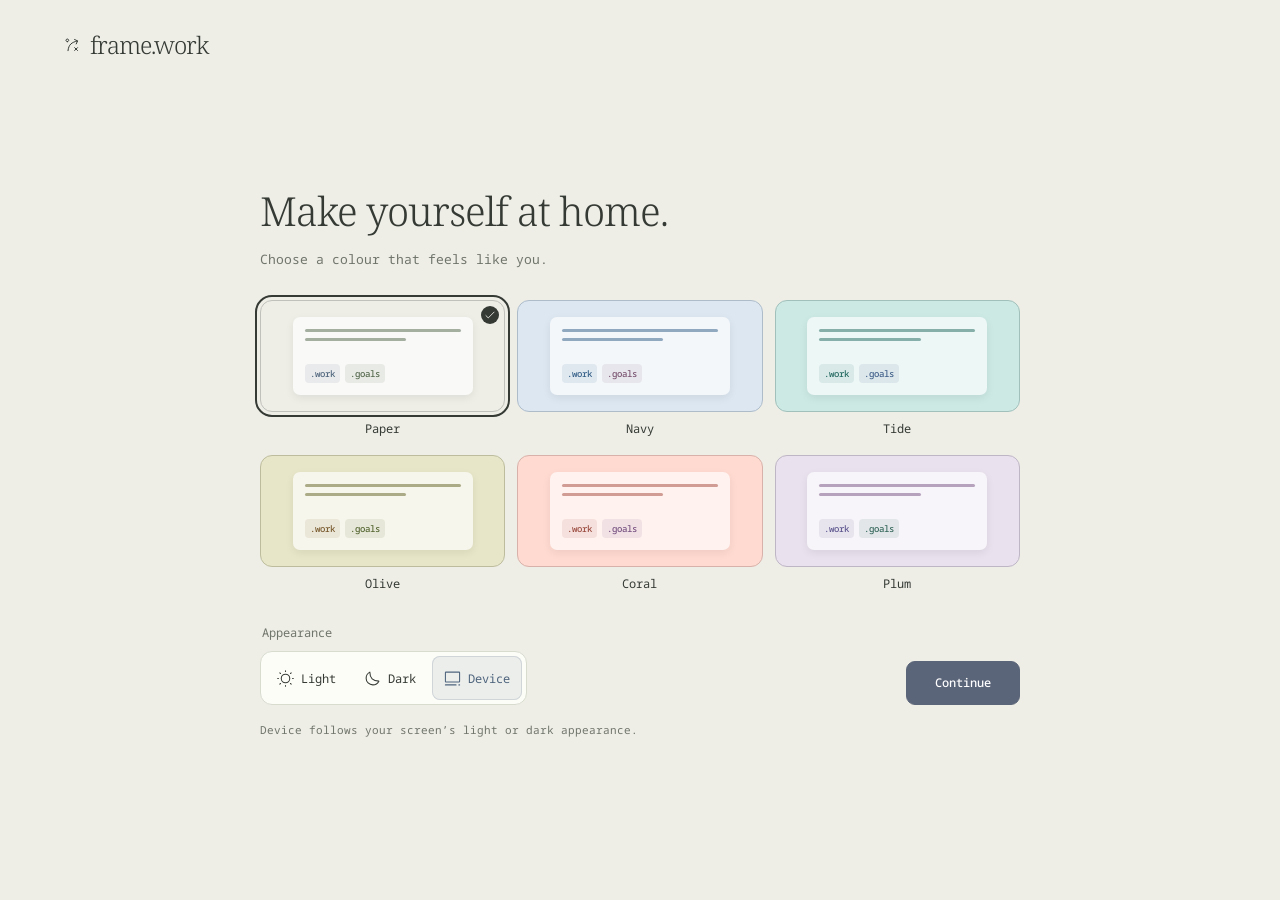
==== commit 9e28cde6: "Refresh frame.work demo with latest interface and reliability improvements" ====
--- a/index.html
+++ b/index.html
@@ -4,8 +4,8 @@
     <meta charset="UTF-8" />
     <meta name="viewport" content="width=device-width,initial-scale=1" />
     <title>frame.work</title>
-    <script type="module" crossorigin src="./assets/index-DQanda5u.js"></script>
-    <link rel="stylesheet" crossorigin href="./assets/index-CIAHCxZo.css">
+    <script type="module" crossorigin src="./assets/index-C-fIJoAp.js"></script>
+    <link rel="stylesheet" crossorigin href="./assets/index-Ck36FiFm.css">
   </head>
   <body>
     <div id="root"></div>
--- a/assets/index-Ck36FiFm.css
+++ b/assets/index-Ck36FiFm.css
@@ -0,0 +1 @@
+@font-face{font-family:Noto Sans Mono Variable;font-style:normal;font-display:swap;font-weight:100 900;src:url(./noto-sans-mono-cyrillic-ext-wght-normal-CFdLnqWt.woff2) format("woff2-variations");unicode-range:U+0460-052F,U+1C80-1C8A,U+20B4,U+2DE0-2DFF,U+A640-A69F,U+FE2E-FE2F}@font-face{font-family:Noto Sans Mono Variable;font-style:normal;font-display:swap;font-weight:100 900;src:url(./noto-sans-mono-cyrillic-wght-normal-Bt8FJ3Mn.woff2) format("woff2-variations");unicode-range:U+0301,U+0400-045F,U+0490-0491,U+04B0-04B1,U+2116}@font-face{font-family:Noto Sans Mono Variable;font-style:normal;font-display:swap;font-weight:100 900;src:url(./noto-sans-mono-greek-ext-wght-normal-D70fr4An.woff2) format("woff2-variations");unicode-range:U+1F00-1FFF}@font-face{font-family:Noto Sans Mono Variable;font-style:normal;font-display:swap;font-weight:100 900;src:url(./noto-sans-mono-greek-wght-normal-CxbW-kt-.woff2) format("woff2-variations");unicode-range:U+0370-0377,U+037A-037F,U+0384-038A,U+038C,U+038E-03A1,U+03A3-03FF}@font-face{font-family:Noto Sans Mono Variable;font-style:normal;font-display:swap;font-weight:100 900;src:url(./noto-sans-mono-vietnamese-wght-normal-R4O-K-Ty.woff2) format("woff2-variations");unicode-range:U+0102-0103,U+0110-0111,U+0128-0129,U+0168-0169,U+01A0-01A1,U+01AF-01B0,U+0300-0301,U+0303-0304,U+0308-0309,U+0323,U+0329,U+1EA0-1EF9,U+20AB}@font-face{font-family:Noto Sans Mono Variable;font-style:normal;font-display:swap;font-weight:100 900;src:url(./noto-sans-mono-latin-ext-wght-normal-Co5HW6fV.woff2) format("woff2-variations");unicode-range:U+0100-02BA,U+02BD-02C5,U+02C7-02CC,U+02CE-02D7,U+02DD-02FF,U+0304,U+0308,U+0329,U+1D00-1DBF,U+1E00-1E9F,U+1EF2-1EFF,U+2020,U+20A0-20AB,U+20AD-20C0,U+2113,U+2C60-2C7F,U+A720-A7FF}@font-face{font-family:Noto Sans Mono Variable;font-style:normal;font-display:swap;font-weight:100 900;src:url(./noto-sans-mono-latin-wght-normal-BOJxtwUa.woff2) format("woff2-variations");unicode-range:U+0000-00FF,U+0131,U+0152-0153,U+02BB-02BC,U+02C6,U+02DA,U+02DC,U+0304,U+0308,U+0329,U+2000-206F,U+20AC,U+2122,U+2191,U+2193,U+2212,U+2215,U+FEFF,U+FFFD}@font-face{font-family:"Noto Serif Variable";font-style:normal;font-display:swap;font-weight:100 900;src:url(./noto-serif-cyrillic-ext-wght-normal-DwsuhU2Y.woff2) format("woff2-variations");unicode-range:U+0460-052F,U+1C80-1C8A,U+20B4,U+2DE0-2DFF,U+A640-A69F,U+FE2E-FE2F}@font-face{font-family:"Noto Serif Variable";font-style:normal;font-display:swap;font-weight:100 900;src:url(./noto-serif-cyrillic-wght-normal-CeZyc_3Q.woff2) format("woff2-variations");unicode-range:U+0301,U+0400-045F,U+0490-0491,U+04B0-04B1,U+2116}@font-face{font-family:"Noto Serif Variable";font-style:normal;font-display:swap;font-weight:100 900;src:url(./noto-serif-greek-ext-wght-normal-B0csX6R_.woff2) format("woff2-variations");unicode-range:U+1F00-1FFF}@font-face{font-family:"Noto Serif Variable";font-style:normal;font-display:swap;font-weight:100 900;src:url(./noto-serif-greek-wght-normal-BWSpOBI-.woff2) format("woff2-variations");unicode-range:U+0370-0377,U+037A-037F,U+0384-038A,U+038C,U+038E-03A1,U+03A3-03FF}@font-face{font-family:"Noto Serif Variable";font-style:normal;font-display:swap;font-weight:100 900;src:url(./noto-serif-math-wght-normal-ChZGBGZa.woff2) format("woff2-variations");unicode-range:U+0302-0303,U+0305,U+0307-0308,U+0310,U+0312,U+0315,U+031A,U+0326-0327,U+032C,U+032F-0330,U+0332-0333,U+0338,U+033A,U+0346,U+034D,U+0391-03A1,U+03A3-03A9,U+03B1-03C9,U+03D1,U+03D5-03D6,U+03F0-03F1,U+03F4-03F5,U+2016-2017,U+2034-2038,U+203C,U+2040,U+2043,U+2047,U+2050,U+2057,U+205F,U+2070-2071,U+2074-208E,U+2090-209C,U+20D0-20DC,U+20E1,U+20E5-20EF,U+2100-2112,U+2114-2115,U+2117-2121,U+2123-214F,U+2190,U+2192,U+2194-21AE,U+21B0-21E5,U+21F1-21F2,U+21F4-2211,U+2213-2214,U+2216-22FF,U+2308-230B,U+2310,U+2319,U+231C-2321,U+2336-237A,U+237C,U+2395,U+239B-23B7,U+23D0,U+23DC-23E1,U+2474-2475,U+25AF,U+25B3,U+25B7,U+25BD,U+25C1,U+25CA,U+25CC,U+25FB,U+266D-266F,U+27C0-27FF,U+2900-2AFF,U+2B0E-2B11,U+2B30-2B4C,U+2BFE,U+3030,U+FF5B,U+FF5D,U+1D400-1D7FF,U+1EE00-1EEFF}@font-face{font-family:"Noto Serif Variable";font-style:normal;font-display:swap;font-weight:100 900;src:url(./noto-serif-vietnamese-wght-normal-G-hP2cUo.woff2) format("woff2-variations");unicode-range:U+0102-0103,U+0110-0111,U+0128-0129,U+0168-0169,U+01A0-01A1,U+01AF-01B0,U+0300-0301,U+0303-0304,U+0308-0309,U+0323,U+0329,U+1EA0-1EF9,U+20AB}@font-face{font-family:"Noto Serif Variable";font-style:normal;font-display:swap;font-weight:100 900;src:url(./noto-serif-latin-ext-wght-normal-NX2Olof3.woff2) format("woff2-variations");unicode-range:U+0100-02BA,U+02BD-02C5,U+02C7-02CC,U+02CE-02D7,U+02DD-02FF,U+0304,U+0308,U+0329,U+1D00-1DBF,U+1E00-1E9F,U+1EF2-1EFF,U+2020,U+20A0-20AB,U+20AD-20C0,U+2113,U+2C60-2C7F,U+A720-A7FF}@font-face{font-family:"Noto Serif Variable";font-style:normal;font-display:swap;font-weight:100 900;src:url(./noto-serif-latin-wght-normal-DKWgU5qY.woff2) format("woff2-variations");unicode-range:U+0000-00FF,U+0131,U+0152-0153,U+02BB-02BC,U+02C6,U+02DA,U+02DC,U+0304,U+0308,U+0329,U+2000-206F,U+20AC,U+2122,U+2191,U+2193,U+2212,U+2215,U+FEFF,U+FFFD}:root{color-scheme:light;--work-tint: #eaf0f6;--work-ink: #4e647c;--work-edge: #d8e2ec;--work-hover: #dfe8f1;--goals-tint: #eaf0e5;--goals-ink: #52674b;--goals-edge: #d9e2d1;--goals-hover: #e0e9d9;--canvas: #eeeee7;--surface: #fdfdf8;--card: #fffffb;--hover: #f0f2e9;--border: #d8dccf;--soft: #edf0e6;--positive-bg: #edf2e6;--positive-ink: #4a6348;--error-bg: #fff0ea;--error-ink: #843d32;--error-border: #ddbeb4;--secondary-ink: #747b6c;--surface-edge: #ffffffb3;--primary-hover: #4b566b;font-family:Noto Sans Mono Variable,monospace;font-synthesis:none;color:var(--ink);background:var(--canvas);--ink: #353a34;--muted: #70756b;--line: #e3e5db;--blue: #5b6579;--focus-ring: #7a94ae;--space-1: 8px;--space-2: 12px;--space-3: 16px;--space-4: 24px;--space-5: 32px}*{box-sizing:border-box}body{margin:0}button,input,textarea,select{font:inherit;color:inherit}button,a,input,textarea,select{touch-action:manipulation}button{cursor:pointer;border:1px solid var(--border);border-radius:9px;padding:10px 14px;background:var(--card);font-size:12px;font-weight:500;line-height:1.4}button:hover:not(:disabled){background:var(--hover)}button:disabled{opacity:.45;cursor:not-allowed}a{color:var(--blue);text-underline-offset:3px}button:focus-visible,a:focus-visible,input:focus-visible,textarea:focus-visible,select:focus-visible,summary:focus-visible{outline:2px solid var(--focus-ring);outline-offset:2px}a:focus-visible,summary:focus-visible{border-radius:4px}input,textarea,select{background:var(--card);border:1px solid var(--border);border-radius:9px;padding:10px 12px;font-size:13px}textarea{width:100%;resize:vertical;line-height:1.6}input[type=checkbox]{width:16px;height:16px;flex-shrink:0;accent-color:var(--blue)}h1,h2,h3,p{margin-top:0}h2{font-size:14px;font-weight:500}.primary{background:var(--blue);border-color:var(--blue);color:#fff}.primary:hover:not(:disabled){background:var(--primary-hover)}.text-button{padding:0;background:none;border:0;color:var(--blue);font-size:12px;font-weight:400}.text-button:hover:not(:disabled){background:none;text-decoration:underline}.fine{color:var(--muted);font-size:12px;line-height:1.6}.kind,.eyebrow{display:block;font-size:10px;line-height:1.5;letter-spacing:.5px;color:var(--muted)}.hidden{display:none}.sr-only{position:absolute;width:1px;height:1px;margin:-1px;padding:0;overflow:hidden;clip:rect(0,0,0,0);white-space:nowrap;border:0}.app{height:100dvh;width:100%;display:grid;grid-template-columns:minmax(0,1fr) clamp(360px,30vw,560px);overflow:hidden;background:var(--canvas)}.workspace{min-width:0;min-height:0}.layout{height:100%}.workspace main{height:calc(100% - 24px);margin:12px;padding:32px;overflow-y:auto;min-width:0;background:var(--surface);border:1px solid var(--surface-edge);border-radius:24px;box-shadow:0 4px 20px #343c3010,0 1px 4px #343c3007}.work-header{display:flex;align-items:center;justify-content:space-between;gap:16px;margin-bottom:32px}.brand{font-family:"Noto Serif Variable",serif;font-size:26px;letter-spacing:-1px;font-weight:300;text-decoration:none;color:var(--ink);display:flex;align-items:center;gap:10px}.brandmark{font-family:Noto Sans Mono Variable,monospace;font-size:28px;color:var(--secondary-ink);line-height:1}.settings-button{display:flex;align-items:center;gap:8px;border:0;background:transparent;padding:8px;color:var(--muted);font-weight:400}.settings-button>span{font-size:17px}.section-heading h2,.context-board h1{font-family:Noto Sans Mono Variable,monospace;font-size:13px;font-weight:500;letter-spacing:0;margin:0}.section-heading{display:flex;align-items:center;justify-content:space-between;flex-wrap:wrap;gap:16px;margin-bottom:16px}.section-heading h2>span{display:inline-block;margin-left:10px;color:var(--muted);font-size:11px;font-weight:400}.section-heading input[type=search]{width:230px;font-size:12px}.work-grid{display:grid;grid-template-columns:repeat(auto-fill,minmax(230px,1fr));gap:16px}.work-card{height:280px;min-width:0}.work-card-open{display:flex;flex-direction:column;width:100%;height:100%;text-align:left;padding:24px;border:1px solid var(--border);border-radius:24px;background:var(--card);box-shadow:0 2px 8px #55564404;font-weight:400}.work-card-open:hover:not(:disabled){background:var(--hover);border-color:var(--border);box-shadow:0 6px 18px #5556440a}.work-card-open>time,.work-card-open>.kind{font-size:11px;color:var(--muted)}.work-card-open>p{font-family:"Noto Serif Variable",serif;font-size:24px;font-weight:300;line-height:1.3;letter-spacing:-.5px;margin:16px 0;overflow:hidden;overflow-wrap:anywhere;display:-webkit-box;-webkit-line-clamp:5;-webkit-box-orient:vertical}.work-card-bottom{margin-top:auto;width:100%;display:flex;align-items:center;justify-content:space-between;gap:8px;font-size:11px;line-height:1.4;color:var(--muted)}.work-card-bottom>span:last-child{margin-left:auto;font-size:16px}.context-card-description{font-size:12px;color:var(--muted);line-height:1.6;max-width:28ch}.empty{padding:40px 24px;text-align:center;border:1px dashed var(--border);border-radius:24px;color:var(--muted)}.empty>span{display:none}.empty h3{font-family:"Noto Serif Variable",serif;font-size:24px;color:var(--ink);font-weight:300;margin-bottom:12px}.empty p{font-size:13px;line-height:1.6;max-width:380px;margin:0 auto}.selection-bar{position:sticky;bottom:0;display:flex;align-items:center;justify-content:space-between;gap:16px;margin-top:24px;padding:12px 16px;background:var(--soft);border:1px solid var(--border);border-radius:12px;box-shadow:0 6px 20px #343c3010;font-size:12px}.error{padding:12px 16px;color:var(--error-ink);background:var(--error-bg);border:1px solid var(--error-border);border-radius:9px;font-size:12px;line-height:1.6;margin:0 0 16px}.notice{padding:10px 14px;background:var(--positive-bg);color:var(--positive-ink);border-radius:9px;font-size:12px;line-height:1.5;margin-bottom:20px}.note-modal{width:min(680px,calc(100vw - 32px));max-height:calc(100dvh - 48px);border:1px solid var(--hover);border-radius:24px;padding:24px;color:var(--ink);background:var(--surface);box-shadow:0 24px 80px #33382f2b;overscroll-behavior:contain}.note-modal::backdrop{background:#343a344d;-webkit-backdrop-filter:blur(6px);backdrop-filter:blur(6px)}.note-modal-heading{display:flex;align-items:center;justify-content:space-between;gap:16px;margin-bottom:24px}.note-modal-heading h2{font-family:"Noto Serif Variable",serif;font-weight:300;font-size:26px;margin:0;letter-spacing:-.5px}.note-modal-heading>button{width:32px;height:32px;border:0;padding:0;border-radius:50%;background:var(--soft);font-size:22px;font-weight:400;flex-shrink:0}.note-modal .eyebrow{margin:0 0 8px}.note-detail{margin:0}.entry-meta{display:flex;align-items:center;justify-content:space-between;gap:12px;font-size:11px;color:var(--muted);margin-bottom:24px}.entry-meta>span{background:var(--soft);padding:4px 8px;border-radius:6px}.note-editor{font-family:"Noto Serif Variable",serif;font-weight:300;font-size:22px;padding:16px;border-radius:12px;margin-top:8px;min-height:160px}.note-edit-actions{display:flex;align-items:center;flex-wrap:wrap;gap:12px;margin:16px 0 24px}details{margin:24px 0}summary{font-size:12px;font-weight:500;cursor:pointer}summary .fine{margin-left:8px;font-size:11px;font-weight:400}.note-history{font-size:12px;line-height:1.6}.note-history p,blockquote{white-space:pre-wrap;overflow-wrap:anywhere}blockquote{margin:16px 0;border-left:2px solid var(--border);padding-left:16px;font-size:13px;line-height:1.6}blockquote p{margin-bottom:8px}blockquote small{font-size:10px;color:var(--muted)}.suggestions{border-left:2px solid var(--border);background:var(--soft);margin-top:12px;padding:0 16px;border-radius:0 8px 8px 0}.suggestion{padding:16px 0;border-bottom:1px solid var(--line);font-size:12px}.suggestion:last-child{border:0}.suggestion b{display:block;margin-top:4px;font-weight:500;font-size:13px}.suggestion p{color:var(--muted);line-height:1.6;margin:8px 0}.decision{display:flex;gap:8px;align-items:center;margin-top:12px}.decision button{padding:6px 10px;font-size:11px}.reviewed{border-top:1px solid var(--line);padding-top:24px;margin-top:24px}.chips{display:flex;flex-wrap:wrap;gap:8px;margin:12px 0}.chip{display:inline-flex;align-items:center;gap:8px;padding:3px 8px 3px 10px;background:var(--positive-bg);color:var(--positive-ink);border-radius:6px;font-size:11px}.chip button{border:0;padding:0 3px;background:transparent;color:inherit;font-size:18px}.reviewed select{max-width:100%;font-size:12px;margin:4px 0 12px}.evidence-check{display:flex;align-items:center;gap:8px;font-size:12px;margin-top:16px;color:var(--muted)}.settings-modal,.update-modal{width:min(760px,calc(100vw - 32px))}.settings-modal .work-grid{grid-template-columns:repeat(2,minmax(0,1fr))}.settings-modal .work-card{height:240px}.context-board .section-heading{margin-bottom:16px}.context-about{font-size:12px;color:var(--muted);line-height:1.6;margin:24px 0 0}.context-about summary{font-weight:400}.context-about>b{display:block;margin-top:16px}.settings-footer{display:flex;align-items:center;justify-content:space-between;flex-wrap:wrap;gap:16px;border-top:1px solid var(--line);padding-top:24px;margin-top:24px}.local{display:flex;align-items:center;gap:8px;color:var(--muted);font-size:11px}.local>span{width:6px;height:6px;border-radius:50%;background:#65836b;flex-shrink:0}.context-row{display:flex;align-items:flex-start;justify-content:space-between;gap:16px;padding:16px 0;border-bottom:1px solid var(--line);font-size:13px}.context-row:last-child{border:0}.context-row b{display:block;font-weight:500;margin:4px 0}.context-row small{font-size:11px;color:var(--muted)}.context-row a{font-size:11px;white-space:nowrap}.panel{margin:24px 0 0}.panel+.panel{border-top:1px solid var(--line);padding-top:24px}.panel>.fine{margin-top:8px}.update-dates{display:flex;gap:16px}.update-dates label,.output-format{display:grid;gap:8px;font-size:12px;color:var(--muted)}.update-dates label{flex:1;min-width:0}.update-dates input{min-width:0;width:100%}.evidence-list{display:grid;gap:12px;max-height:280px;overflow-y:auto;margin:16px 0}.evidence-list label{display:flex;align-items:flex-start;gap:12px;font-size:13px;line-height:1.6}.evidence-list small{display:block;font-size:11px;color:var(--muted)}.draft-picker{display:grid;gap:6px;font-size:11px;color:var(--muted)}.draft-picker select{max-width:210px;font-size:11px}.draft-body{font-size:13px;margin:0 0 16px}.output-format{max-width:200px;margin-bottom:16px}.draft-actions{display:flex;flex-wrap:wrap;gap:8px}.draft-actions+.fine{margin:12px 0 0}.conversation{display:flex;flex-direction:column;min-width:0;min-height:0;padding:24px 24px 16px 16px}.conversation-thread{flex:1;min-height:0;overflow-y:auto;padding:24px 4px 28px 0;scroll-padding-block:28px;overscroll-behavior:contain;scrollbar-width:thin;-webkit-mask-image:linear-gradient(to bottom,transparent,#000 24px,#000 calc(100% - 28px),transparent);mask-image:linear-gradient(to bottom,transparent,#000 24px,#000 calc(100% - 28px),transparent)}.companion-message{font-size:13px;line-height:1.6;margin:8px 20px 24px 0;padding:0;color:color-mix(in srgb,var(--ink) 84%,var(--canvas));background:transparent;border:0;border-radius:0;overflow-wrap:anywhere}.companion-message p{margin:0 0 8px}.companion-message .text-button,.conversation-welcome{margin-top:8px}.user-message{margin:8px 0 12px 24px;padding:12px 16px;background:var(--work-tint);border:0;border-radius:16px;font-size:13px;line-height:1.6}.user-message p{margin:0 0 8px;white-space:pre-wrap;overflow-wrap:anywhere}.user-message time{display:block;text-align:right;color:var(--secondary-ink);font-size:13px}.conversation-connections{display:grid;gap:12px;list-style:none;padding:0;margin:16px 0 8px}.connection-state{display:block;font-size:13px;color:var(--muted);margin-bottom:2px}.coach-reflection{margin-top:-8px}#note-connections-heading:focus-visible{outline:2px solid var(--focus-ring);outline-offset:4px;border-radius:4px}.conversation-compose{flex-shrink:0;padding-top:16px}.capture{background:var(--card);border:1px solid var(--border);border-radius:18px;overflow:hidden}.capture:has(textarea:focus-visible){border-color:var(--focus-ring);outline:2px solid var(--focus-ring);outline-offset:2px}.capture textarea{display:block;resize:none;background:transparent;border:0;border-radius:17px 17px 0 0;font-size:13px;padding:16px 16px 8px;min-height:72px;max-height:180px}.capture textarea:focus-visible{outline:none}.capture textarea::placeholder{color:var(--secondary-ink)}.capture-footer{display:flex;align-items:center;justify-content:space-between;gap:8px;padding:8px 12px 12px 16px}.capture-footer .text-button{font-size:11px;color:var(--muted)}.capture-footer .primary{display:grid;place-items:center;width:30px;height:30px;padding:0;border-radius:50%;border:0;font-size:20px}.composer-hint{font-size:13px;text-align:center;color:var(--muted);margin:8px 0 0}@media(max-width:1100px){.workspace main{padding:24px}}@media(max-width:720px){.workspace main{height:calc(100% - 12px);margin:6px;border-radius:18px;padding:20px 16px}.work-header{margin-bottom:24px}.brand{font-size:24px}.work-grid{grid-template-columns:repeat(2,minmax(0,1fr));gap:12px}.work-card{height:224px}.work-card-open{padding:16px;border-radius:20px}.work-card-open>p{font-size:20px;-webkit-line-clamp:5}.work-card-bottom{font-size:10px}.work-board .work-card-bottom>span:first-child{max-width:95px}.section-heading{gap:12px}.section-heading h2>span{margin-left:8px;font-size:10px}.section-heading>label,.section-heading input[type=search]{width:100%}.selection-bar{font-size:11px;padding:10px 12px;gap:8px}.selection-bar button{font-size:11px;padding:8px}.note-modal{padding:20px;max-height:calc(100dvh - 32px);border-radius:20px}.note-modal-heading h2{font-size:24px}.settings-modal .work-card{height:224px}.settings-modal .work-card-open{padding:14px}.settings-modal .work-card-open>p{font-size:19px}.settings-modal .context-card-description{font-size:11px}.draft-actions{display:grid}.conversation{padding:8px 16px}.conversation-compose{padding-top:8px}.capture textarea{min-height:48px;max-height:90px;padding:10px 14px 4px}.capture-footer{padding:4px 12px 8px 14px}.composer-hint{margin-top:4px;font-size:13px}}.icon{width:16px;height:16px;stroke-width:1.5;vertical-align:-3px;flex-shrink:0}.brandmark{display:inline-flex}.brandmark .icon{width:28px;height:28px}.settings-button .icon{width:18px;height:18px}.note-modal-heading>button,.chip button{display:grid;place-items:center}.note-modal-heading>button .icon{width:18px;height:18px}.chip button .icon{width:14px;height:14px}.work-card-bottom>.icon{margin-left:auto}.capture-footer .primary .icon{width:18px;height:18px}:root[data-theme=dark]{color-scheme:dark;--work-tint: #2c3944;--work-ink: #b4c9db;--work-edge: #3d5060;--work-hover: #364959;--goals-tint: #333e30;--goals-ink: #bfd1af;--goals-edge: #475942;--goals-hover: #404e39;--ink: #e2e7df;--muted: #a8b2a5;--line: #414b42;--blue: #a9bbd7;--focus-ring: #8ca9c5;--canvas: #1c201f;--surface: #242927;--card: #2b312e;--hover: #343d37;--border: #485249;--soft: #333d35;--positive-bg: #2d4031;--positive-ink: #b4d3ac;--error-bg: #472e29;--error-ink: #f0b6a5;--error-border: #825448;--secondary-ink: #acb7a5;--surface-edge: #ffffff12;--primary-hover: #6c7c98}:root[data-theme=dark] .primary{color:#1c2633}.link-chip{display:inline-flex;align-items:center;gap:4px;max-width:100%;padding:2px 6px;border-radius:6px;font-family:Noto Sans Mono Variable,monospace;font-size:11px;font-weight:500;line-height:1.5;vertical-align:baseline;text-decoration:none;letter-spacing:0;white-space:nowrap;background:#e1ebf6;color:#34587a}.link-chip>span{overflow:hidden;text-overflow:ellipsis}.link-chip .icon{width:13px;height:13px}a.link-chip:hover{text-decoration:underline}.link-chip-figma{background:#eee2fb;color:#7343a0}.link-chip-notion{background:#e8e6df;color:#4e5049}.link-chip-slack{background:#f7dfea;color:#873d66}:root[data-theme=dark] .link-chip{background:#2b435b;color:#c1dcf5}:root[data-theme=dark] .link-chip-figma{background:#49345c;color:#e3c5ff}:root[data-theme=dark] .link-chip-notion{background:#464840;color:#e1e4d7}:root[data-theme=dark] .link-chip-slack{background:#593449;color:#f3c2dc}.coach-question{margin-top:16px!important;font-weight:500}.note-heading-actions{display:flex;gap:8px}.note-heading-actions button{display:grid;place-items:center;width:32px;height:32px;padding:0;border:0;border-radius:50%;background:var(--soft)}.confirmation-modal{width:min(420px,calc(100vw - 32px))}.confirmation-modal .note-modal-heading{margin-bottom:16px}.confirmation-modal>.fine{margin-bottom:24px}.confirmation-actions{display:flex;justify-content:flex-end;gap:8px}.danger{color:var(--error-ink);background:var(--error-bg);border-color:var(--error-border)}.danger:hover:not(:disabled){background:var(--error-bg);border-color:var(--error-ink)}.note-heading-actions{align-items:center}.note-save-status{margin-right:8px;white-space:nowrap}.note-connection{display:flex;align-items:flex-start;justify-content:space-between;gap:16px;padding:16px 0;border-bottom:1px solid var(--line)}.note-connection:last-child{border-bottom:0}.note-connection b{display:block;font-size:13px;font-weight:500;margin:4px 0}.note-connection p{margin:8px 0 0}.note-connection details{margin:8px 0 0}.note-connection summary,.note-connection a{font-size:11px;color:var(--muted)}.note-connection>button{display:grid;place-items:center;padding:4px;border:0;background:transparent;color:var(--muted)}.note-connections{margin:8px 0 16px}.note-more{position:relative}.note-more>button{color:var(--muted)}.note-actions-menu{position:absolute;z-index:2;right:0;top:calc(100% + 8px);width:230px;padding:6px;background:var(--surface);border:1px solid var(--border);border-radius:12px;box-shadow:0 8px 24px #0002}.note-actions-menu>button{display:flex;align-items:center;justify-content:flex-start;gap:8px;width:100%;height:auto;border-radius:8px;padding:10px;background:transparent;white-space:nowrap;font-weight:400}.note-actions-menu>.remove-note{color:var(--error-ink)}.writer-settings{margin-bottom:24px;padding-bottom:24px;border-bottom:1px solid var(--line)}.writer-settings form{display:grid;gap:12px}.writer-settings label{display:grid;gap:8px;font-size:12px}.writer-settings input{width:100%;min-width:0}.writer-settings form>button{justify-self:start}.writer-settings .section-heading{margin-bottom:12px}.writer-settings>.fine{margin:12px 0}.brand{gap:2px}.brand-home{display:inline-flex;align-items:center;gap:10px;color:inherit;text-decoration:none}[data-section=work]{--section-tint: var(--work-tint);--section-ink: var(--work-ink);--section-edge: var(--work-edge);--section-hover: var(--work-hover)}[data-section=goals]{--section-tint: var(--goals-tint);--section-ink: var(--goals-ink);--section-edge: var(--goals-edge);--section-hover: var(--goals-hover)}.section-switch{position:relative;margin:0}.section-switch>summary{color:var(--section-ink);background:var(--section-tint);display:flex;align-items:center;gap:6px;padding:2px 6px;border:1px solid var(--section-edge);border-radius:8px;font:inherit;letter-spacing:inherit;list-style:none}.section-switch>summary::-webkit-details-marker{display:none}.section-switch>summary>.icon{width:14px;height:14px;color:inherit}.section-switch>summary:hover,.section-switch[open]>summary{background:var(--section-hover);border-color:var(--section-edge)}.section-options{position:absolute;z-index:3;top:calc(100% + 8px);left:0;min-width:140px;padding:6px;border:1px solid var(--border);border-radius:12px;background:var(--surface);box-shadow:0 8px 24px #0002}.section-options>button{display:flex;align-items:center;justify-content:space-between;gap:20px;width:100%;border:0;background:transparent;text-align:left;font-family:Noto Sans Mono Variable,monospace}.section-options>button{color:var(--section-ink);background:var(--section-tint)}.section-options>button+button{margin-top:4px}.section-options>button:hover:not(:disabled),.section-options>button[aria-current=page]{background:var(--section-hover)}.app.goals-setup{grid-template-columns:minmax(0,1fr);grid-template-rows:minmax(0,1fr)}.goals-setup .workspace-page{min-height:100%;display:flex;flex-direction:column}.goals-stage{flex:1;display:grid;place-items:center;padding:24px 0 80px}.goals-composer{width:min(640px,100%)}.goals-composer .capture-footer{justify-content:flex-end}@media(max-width:720px){.goals-stage{padding-bottom:48px}}@media(prefers-reduced-motion:no-preference){.workspace main{view-transition-name:workspace}.brandmark{view-transition-name:brand-icon}.section-switch>summary{view-transition-name:section-chip}.conversation{view-transition-name:coach-panel}.goals-composer{view-transition-name:goal-composer}::view-transition-group(*){animation-duration:.44s;animation-timing-function:cubic-bezier(.22,1,.36,1)}::view-transition-old(root),::view-transition-new(root){animation:none}::view-transition-old(workspace){animation:section-fade-out .16s ease-out both}::view-transition-new(workspace){animation:section-fade-in .28s .1s ease-out both}::view-transition-old(brand-icon){animation:icon-away .14s ease-in both}::view-transition-new(brand-icon){animation:icon-arrive .38s 80ms cubic-bezier(.2,.8,.2,1) both}::view-transition-old(section-chip){animation:section-fade-out .12s ease-out both}::view-transition-new(section-chip){animation:chip-arrive .3s 70ms cubic-bezier(.22,1,.36,1) both}::view-transition-old(coach-panel){animation:coach-away .18s ease-in both}::view-transition-new(coach-panel){animation:section-fade-in .3s .1s ease-out both}::view-transition-new(goal-composer){animation:composer-arrive .48s .1s cubic-bezier(.22,1,.36,1) both}}@keyframes section-fade-out{to{opacity:0}}@keyframes section-fade-in{0%{opacity:0}to{opacity:1}}@keyframes icon-away{to{opacity:0;transform:rotate(-12deg) scale(.85)}}@keyframes icon-arrive{0%{opacity:0;transform:rotate(16deg) scale(.78)}65%{opacity:1;transform:rotate(-4deg) scale(1.06)}to{opacity:1;transform:rotate(0) scale(1)}}@keyframes chip-arrive{0%{opacity:0;transform:translateY(5px)}to{opacity:1;transform:translateY(0)}}@keyframes coach-away{to{opacity:0;transform:translate(12px)}}@keyframes composer-arrive{0%{opacity:0;transform:translateY(14px) scale(.97)}75%{opacity:1;transform:translateY(-2px) scale(1.005)}to{opacity:1;transform:translateY(0) scale(1)}}@media(prefers-reduced-motion:no-preference){.brand-home:focus-visible .brandmark .icon{animation:brand-hello .46s ease-out;transform-origin:50% 65%}@media(hover:hover){.brand-home:hover .brandmark .icon{animation:brand-hello .46s ease-out;transform-origin:50% 65%}}}@keyframes brand-hello{0%,to{transform:translateY(0) rotate(0) scale(1)}30%{transform:translateY(-2px) rotate(-7deg) scale(1.04)}60%{transform:translateY(0) rotate(4deg) scale(1.02)}80%{transform:translateY(-1px) rotate(-2deg) scale(1)}}.goals-setup .workspace-page{height:100%;min-height:0}.goals-stage{min-height:0;padding:0 0 12px}.goals-experience{width:min(760px,100%);height:100%;min-height:0;display:flex;flex-direction:column;margin-inline:auto}.goals-experience.is-starting{justify-content:center;padding-bottom:64px}.goals-thread{flex:1;min-height:0;overflow-y:auto;overscroll-behavior:contain;scrollbar-width:thin;padding:0 8px}.is-starting .goals-thread{flex:0 1 auto;text-align:center;padding-bottom:16px}.goals-opening h1{font-family:"Noto Serif Variable",serif;font-size:30px;font-weight:300;letter-spacing:-.6px;margin-bottom:16px}.goals-opening p{font-size:13px;line-height:1.7;max-width:56ch;margin:0 auto 24px;color:var(--muted)}.goals-thread .user-message{margin-left:64px;background:var(--goals-tint);border-color:var(--goals-edge)}.goals-thread .companion-message{margin-right:48px}.goals-reply{white-space:pre-wrap}.goals-experience .goals-composer{width:100%;flex-shrink:0}.goals-composer .capture-footer{justify-content:space-between}.goals-composer .capture-footer>.fine{font-size:13px}@media(max-width:720px){.goals-experience.is-starting{padding-bottom:24px}.goals-opening h1{font-size:25px}.goals-thread .user-message{margin-left:24px}.goals-thread .companion-message{margin-right:12px}.goals-experience>.composer-hint{line-height:1.5}}.goal-mode-select{width:auto;max-width:160px;padding:4px 24px 4px 6px;margin-left:-6px;border:1px solid transparent;border-radius:6px;background-color:transparent;color:var(--muted);font-size:13px;cursor:pointer}.goal-mode-select:hover:not(:disabled){border-color:var(--border);background-color:var(--soft)}.goal-mode-select:disabled{cursor:default}.mobile-navigation{display:none}@media(max-width:1023px){.app{grid-template-columns:minmax(0,1fr);grid-template-rows:minmax(0,1fr)}.app.has-coach{isolation:isolate;position:relative}.app.has-coach>.conversation>.conversation-thread,.app.has-coach>.conversation>.conversation-compose{width:min(100%,680px);margin-inline:auto}.app.has-coach>.workspace,.app.has-coach>.conversation{grid-area:1 / 1;touch-action:pan-y pinch-zoom}.app.has-coach>.conversation{z-index:0;padding:20px 16px calc(44px + env(safe-area-inset-bottom))}.app.has-coach .workspace main{height:calc(100% - 50px - env(safe-area-inset-bottom))}.app.has-coach .conversation .composer-hint{display:none}.app.has-coach>.workspace{z-index:1;background:var(--canvas);transform:translate(0);visibility:visible;transition:transform .42s cubic-bezier(.22,1,.36,1),visibility 0s}.app.has-coach.mobile-view-chat>.workspace{transform:translate(-105%);visibility:hidden;transition:transform .42s cubic-bezier(.22,1,.36,1),visibility 0s .42s}.mobile-navigation{--page-offset: 0px;--page-ink: var(--work-ink);position:absolute;bottom:env(safe-area-inset-bottom);left:50%;transform:translate(-50%);display:flex;z-index:2;height:44px}.goals-mode .mobile-navigation{--page-ink: var(--goals-ink)}.mobile-view-chat .mobile-navigation{--page-offset: 24px}.mobile-navigation:before{content:"";position:absolute;left:25px;top:calc(50% - 2.5px);width:14px;height:5px;border-radius:999px;background:var(--page-ink);transform:translate(var(--page-offset)) scaleX(1);transition:transform .34s cubic-bezier(.22,1,.36,1),background .16s;pointer-events:none}.mobile-navigation:active:before{transform:translate(var(--page-offset)) scaleX(1.18)}.mobile-navigation button{--dot-shift: 10px;width:44px;height:44px;padding:0;display:grid;place-items:center;border:0;border-radius:999px;background:transparent}.mobile-navigation button:last-child{--dot-shift: -10px}.mobile-navigation button:hover:not(:disabled){background:transparent}.page-dot{display:block;width:5px;height:5px;border-radius:999px;background:color-mix(in srgb,var(--muted) 35%,transparent);transform:translate(var(--dot-shift));transition:background .16s,transform .12s}.mobile-navigation button:hover .page-dot{background:var(--muted)}.mobile-navigation button[aria-pressed=true] .page-dot{background:transparent}.mobile-navigation button:active .page-dot{transform:translate(var(--dot-shift)) scale(.8)}.mobile-navigation button:focus-visible{outline:none}.mobile-navigation button:focus-visible .page-dot{outline:2px solid var(--focus-ring);outline-offset:6px}@media(prefers-reduced-motion:reduce){.app.has-coach>.workspace,.app.has-coach.mobile-view-chat>.workspace,.page-dot,.mobile-navigation:before{transition:none}.mobile-navigation:active:before{transform:translate(var(--page-offset))}.mobile-navigation button:active .page-dot{transform:translate(var(--dot-shift))}}}.goal-starters{flex-shrink:0;display:flex;gap:8px;width:100%;overflow-x:auto;padding:4px 4px 12px;scrollbar-width:thin}.goal-starters button{flex:1 0 160px;min-height:72px;padding:12px;text-align:left;border-radius:14px;background:var(--surface);border-color:var(--goals-edge)}.goal-starters button:hover:not(:disabled){background:var(--goals-tint)}.goal-starters button>span{display:block;color:var(--goals-ink);font-size:13px}.goal-starters small{display:block;margin-top:6px;color:var(--muted);font-size:13px}.goal-starters button>.icon{display:block;width:20px;height:20px;margin-bottom:10px;color:var(--goals-ink)}.goals-tracking-bar{display:flex;align-items:center;justify-content:space-between;gap:12px;flex-shrink:0;padding-bottom:16px}.goals-tracking-bar button{display:inline-flex;align-items:center;gap:8px;color:var(--goals-ink);background:var(--goals-tint);border-color:var(--goals-edge)}.tracking-modal,.reminder-modal{width:min(560px,calc(100% - 32px))}.tracking-modal textarea{display:block;width:100%;margin:8px 0 20px;padding:14px;resize:vertical;background:var(--card);border:1px solid var(--border);border-radius:14px;font-size:13px;line-height:1.6}.reminder-settings{padding-block:24px;border-bottom:1px solid var(--line)}.reminder-settings h2{display:flex;align-items:center;gap:8px}.reminder-settings>button+button{margin-left:16px}.reminder-schedule{display:flex;gap:16px;margin-top:20px}.reminder-schedule>div{display:flex;flex:1;flex-direction:column;gap:8px;min-width:0;font-size:12px}.reminder-schedule input,.reminder-schedule select{width:100%;min-height:44px}.reminder-channel{display:flex;align-items:flex-start;gap:12px;margin:20px 0;font-size:13px;line-height:1.6}.reminder-channel input{width:20px;height:20px;flex-shrink:0;margin:0;accent-color:var(--work-ink)}.reminder-channel small{display:block;color:var(--muted);font-size:11px;margin-top:4px}.reminder-later{display:block;margin-top:20px;min-height:44px}@media(max-width:720px){.goals-tracking-bar{align-items:flex-start;flex-direction:column}.goals-experience.is-starting{padding-bottom:0}}.goal-card{background:var(--goals-tint);border-color:var(--goals-edge);border-radius:24px}.goal-card.is-selected{outline:2px solid var(--goals-ink);outline-offset:2px}.goal-card .work-card-open{background:transparent}.goal-evidence{margin-top:32px}.goal-evidence select{width:100%;margin-top:8px}.evidence-note{display:block;width:100%;margin-bottom:12px;text-align:left;line-height:1.6}.evidence-note time{display:block;color:var(--muted);margin-bottom:8px;font-size:11px}.coach-focus{display:flex;align-items:center;gap:8px;margin-bottom:12px;padding:8px 10px;background:var(--soft);border:0;border-radius:12px;font-size:13px}.coach-focus>span{display:-webkit-box;-webkit-line-clamp:2;-webkit-box-orient:vertical;overflow:hidden;flex:1}.coach-focus button{border:0;background:transparent;padding:8px;flex-shrink:0}.conversation-compose .capture-footer{gap:8px;flex-wrap:nowrap}.conversation-compose .capture-footer>select{min-width:0;margin-left:auto}.conversation-compose .capture-footer>.primary{flex-shrink:0}.conversation-compose .capture-footer>.text-button{font-size:13px;padding-inline:4px}.harada-caption{display:flex;justify-content:space-between;gap:12px;margin:4px 0 20px;color:var(--muted);font-size:11px}.harada-map{width:100%;display:grid;grid-template-columns:repeat(3,minmax(0,1fr));grid-template-rows:repeat(3,minmax(260px,1fr));gap:10px}.harada-map button{min-width:0;padding:20px;border-radius:19px;text-align:left;display:flex;flex-direction:column;transition:background .18s,border-color .18s}.harada-pillar{grid-area:var(--pillar-area);background:color-mix(in srgb,var(--goals-tint) 45%,var(--surface));border-color:var(--goals-edge)}.harada-pillar:hover:not(:disabled),.harada-pillar.is-active{background:var(--goals-hover);border-color:var(--goals-ink)}.harada-pillar-top{display:flex;align-items:center;gap:8px;color:var(--goals-ink)}.harada-label{font-size:10px;line-height:1.5;color:var(--goals-ink)}.harada-pillar-title{overflow-wrap:anywhere;font-family:"Noto Serif Variable",serif;font-weight:400;font-size:clamp(17px,1.6vw,24px);line-height:1.3;margin:18px 0 20px;letter-spacing:-.4px}.harada-pillar-foot{display:flex;align-items:center;justify-content:space-between;width:100%;gap:8px;margin-top:auto;color:var(--muted);font-size:10px}.harada-pillar-foot .icon{width:15px;height:15px}.harada-map .harada-centre{grid-area:2 / 2;text-align:center;align-items:center;justify-content:center;background:var(--goals-ink);color:var(--surface);border-color:transparent;box-shadow:0 5px 16px #24342118}.harada-map .harada-centre:hover:not(:disabled),.harada-map .harada-centre.is-active{background:color-mix(in srgb,var(--goals-ink) 88%,var(--ink))}.harada-centre>.icon{width:27px;height:27px;margin-bottom:9px}.harada-centre .harada-label{color:inherit;opacity:.8}.harada-central-text{font-family:"Noto Serif Variable",serif;font-weight:400;font-size:clamp(18px,1.6vw,24px);line-height:1.35;letter-spacing:-.4px;margin:12px 0 16px}.harada-centre-foot{font-size:9px;opacity:.8}.harada-guidance{font-size:11px;color:var(--muted);margin:18px 0 32px;line-height:1.7;text-align:center}.harada-detail{width:100%;padding:28px;border:1px solid var(--goals-edge);border-radius:22px;background:var(--card);scroll-margin-top:16px}.harada-detail-heading{display:flex;justify-content:space-between;align-items:flex-start;gap:16px}.harada-detail-heading h3{font-family:"Noto Serif Variable",serif;font-weight:350;font-size:28px;line-height:1.3;margin:8px 0 20px}.harada-theme{font-size:14px;line-height:1.8;white-space:pre-line}.harada-detail h4{font-size:11px;font-weight:600;margin:0 0 10px}.harada-evidence{padding:20px;background:var(--goals-tint);border-radius:14px;margin:24px 0}.harada-evidence p,.harada-tests p{font-size:12px;line-height:1.8;margin-bottom:12px}.harada-evidence small{font-size:10px;color:var(--muted);line-height:1.6;display:block}.harada-actions-heading{display:flex;justify-content:space-between;gap:16px;align-items:baseline}.harada-actions-heading>span{display:flex;gap:6px;align-items:center;font-size:10px;color:var(--goals-ink)}.harada-actions-heading .icon{width:13px;height:13px}.harada-actions{list-style:none;padding:0;margin:4px 0 16px;display:grid;grid-template-columns:repeat(2,minmax(0,1fr));gap:8px}.harada-actions li{display:flex;align-items:flex-start;gap:10px;padding:14px;font-size:12px;line-height:1.7;border:1px solid var(--line);border-radius:12px}.harada-action-number{color:var(--muted);font-size:10px;margin-top:2px}.harada-actions li>span:nth-child(2){flex:1}.harada-actions li>.icon{flex-shrink:0;width:14px;height:14px;color:var(--goals-ink);margin-top:3px}.harada-actions .is-priority{border-color:var(--goals-edge);background:var(--goals-tint)}.harada-tests{display:grid;grid-template-columns:repeat(3,minmax(0,1fr));gap:16px;margin:24px 0}.harada-tests>div{border-top:1px solid var(--goals-edge);padding-top:16px}.harada-discuss{display:inline-flex;align-items:center;gap:8px;margin-top:12px}.goals-board,.cycle-modal{container-type:inline-size}@container (max-width: 760px){.harada-map{grid-template-columns:repeat(2,minmax(0,1fr));grid-template-rows:auto;grid-auto-rows:180px;padding:10px;gap:8px;border-radius:24px;background:var(--goals-tint)}.harada-map .harada-centre{grid-area:auto;grid-column:1 / -1;min-height:230px;padding:24px 20px;background:transparent;color:var(--ink);box-shadow:none}.harada-map .harada-centre:hover:not(:disabled),.harada-map .harada-centre.is-active{background:var(--goals-hover)}.harada-centre .harada-label{color:var(--goals-ink)}.harada-central-text{max-width:500px;font-size:clamp(22px,4cqi,28px);margin-block:14px}.harada-centre-foot{font-size:10px}.harada-map .harada-pillar{grid-area:auto;padding:16px;border-radius:16px;background:var(--surface)}.harada-pillar-title{font-size:clamp(17px,3cqi,21px);margin:14px 0;letter-spacing:-.4px}.harada-pillar-foot{font-size:10px}.harada-detail{padding:20px}.harada-detail-heading h3{font-size:24px}.harada-actions,.harada-tests{grid-template-columns:1fr}.harada-caption{flex-direction:column;gap:4px;margin-bottom:16px}}@container (max-width: 350px){.harada-map{grid-auto-rows:190px}.harada-map .harada-pillar{padding:12px}.harada-pillar-foot>.icon{display:none}}.past-cycles{margin-top:40px;padding-top:28px;border-top:1px solid var(--line)}.past-cycles>h2{font-size:12px;margin-bottom:16px}.past-cycles-grid{display:grid;grid-template-columns:repeat(auto-fill,minmax(min(100%,300px),1fr));gap:12px}.past-cycle-card{display:flex;gap:16px;align-items:center;text-align:left;padding:18px;border-radius:18px;background:var(--surface)}.cycle-mini-map{display:grid;grid-template-columns:repeat(3,1fr);gap:3px;width:64px;height:64px;flex-shrink:0}.cycle-mini-map>span{border-radius:4px;background:var(--goals-tint);border:1px solid var(--goals-edge)}.cycle-mini-map>span:nth-child(5){background:var(--goals-ink);border-color:var(--goals-ink)}.past-cycle-copy{display:flex;flex-direction:column;gap:8px;min-width:0}.past-cycle-period{font-size:10px;color:var(--muted)}.past-cycle-goal{font-family:"Noto Serif Variable",serif;font-size:17px;font-weight:300;line-height:1.4;display:-webkit-box;-webkit-line-clamp:2;-webkit-box-orient:vertical;overflow:hidden}.past-cycle-open{display:flex;align-items:center;gap:6px;font-size:10px;color:var(--goals-ink)}.past-cycle-open .icon{width:13px;height:13px}.cycle-modal{width:min(1100px,calc(100% - 32px))}@media(prefers-reduced-motion:reduce){.harada-map button{transition:none}}.demo-banner{display:flex;align-items:center;justify-content:space-between;gap:12px;padding:12px 16px;margin:0 0 20px;border:1px solid currentColor;border-radius:12px;font:12px/1.6 system-ui,sans-serif}.demo-banner button{flex-shrink:0}@media(max-width:480px){.demo-banner{align-items:flex-start;flex-direction:column}}.section-selected-dot{width:5px;height:5px;border-radius:50%;background:currentColor;opacity:0}.section-options>button[aria-current=page] .section-selected-dot{opacity:1}.conversation .user-message>p,.conversation .companion-message>p,.onboarding .user-message>p,.onboarding .companion-message>p{font-size:13px;line-height:1.65}.capture textarea{font-size:13px}.capture-footer .primary{width:44px;height:44px;flex-shrink:0}.capture-receipt{display:flex;justify-content:space-between;align-items:center;flex-wrap:wrap;gap:4px 12px;color:var(--muted);font-size:12px}.capture-receipt .text-button{padding:8px 0;min-height:44px;font-size:12px}.capture-acknowledgement{padding-block:4px}.capture-acknowledgement .conversation-connections{margin:4px 0 8px;gap:8px}.capture-acknowledgement .conversation-connections li{display:grid;gap:4px;font-size:13px}.capture-acknowledgement .conversation-connections li p{margin:0 0 8px;font-size:13px}.capture-acknowledgement .connection-state{font-size:13px;margin:0}.capture-acknowledgement>.text-button{min-height:44px;font-size:13px}.goals-composer .capture-footer>.primary{margin-left:auto}.command-composer{position:relative;overflow:visible}.command-menu{position:absolute;bottom:calc(100% + 8px);inset-inline:0;z-index:5;padding:6px;border:1px solid var(--border);border-radius:14px;background:var(--card);box-shadow:0 8px 28px #00000014}.command-menu>button{display:flex;align-items:center;gap:12px;width:100%;min-height:44px;padding:10px;border:0;border-radius:9px;background:transparent;color:var(--ink);text-align:left;font-size:13px}.command-menu>button[aria-selected=true],.command-menu>button:hover{background:var(--hover)}.command-menu strong{min-width:7ch;font-weight:600}.command-menu span{color:var(--secondary-ink)}.command-menu{max-height:min(360px,50dvh);overflow-y:auto;overscroll-behavior:contain}.command-menu strong{min-width:14ch}@media(max-width:480px){.command-menu>button{gap:8px}.command-menu strong{min-width:14ch}}.harada-explorer{min-width:0;border-radius:22px}.harada-back{display:inline-flex;align-items:center;gap:8px;min-height:44px;padding:8px 0;margin-bottom:12px;font-size:12px;color:var(--goals-ink)}.harada-back .icon{width:18px;height:18px}.harada-detail-heading h3:focus{outline:none}.harada-detail-heading h3:focus-visible{outline:2px solid var(--focus-ring);outline-offset:5px;border-radius:4px}.conversation-compose .capture-footer{justify-content:flex-end}.conversation-compose .capture-footer>.fine{margin-right:auto}.intent-clarification>div{display:flex;flex-wrap:wrap;gap:8px;margin-top:12px}.intent-clarification button{min-height:44px;font-size:13px}@media(max-width:1023px),(hover:none)and (pointer:coarse){:root :is(input,textarea,select,[contenteditable=true]){font-size:max(16px,1em)}}.woop-progress{display:flex;align-items:center;justify-content:space-between;gap:12px;color:var(--goals-ink);font-size:13px;padding:0 4px 10px}.woop-progress strong{font-weight:500}.woop-progress .text-button,.woop-actions .text-button{font-size:13px;min-height:36px}.woop-actions{margin-top:12px}.work-board .work-card{height:300px}.work-board .work-card-open{padding:24px;border-color:transparent;border-radius:28px}.work-board .work-card-open:hover:not(:disabled){border-color:transparent}.work-board .work-card-open>.work-card-copy{margin:0 0 12px;flex-shrink:0;font-size:24px;line-height:1.3;-webkit-line-clamp:5;color:var(--secondary-ink)}.work-card-lead{color:var(--ink);font-weight:400}.work-board .work-card-open>time{flex-shrink:0;font-size:11px;line-height:1.6}.work-board .work-card-references{justify-content:flex-start;flex-wrap:wrap;gap:12px;padding-top:16px}.work-board .work-card-references>.work-card-type-icon{display:inline-flex;margin:0;color:var(--secondary-ink)}.work-card-type-icon>.icon{width:22px;height:22px}:root[data-larger-text=true] .work-board .work-card-copy{font-size:26px!important;-webkit-line-clamp:4}@media(max-width:600px){.work-board .work-card{height:256px}.work-board .work-card-open{padding:18px;border-radius:22px}.work-board .work-card-open>.work-card-copy{font-size:20px;margin-bottom:10px}.work-board .work-card-references{gap:8px;padding-top:12px}.work-card-type-icon>.icon{width:20px;height:20px}:root[data-larger-text=true] .work-board .work-card-copy{font-size:24px!important}}@media(max-width:380px){.work-board .work-grid{grid-template-columns:minmax(0,1fr)}}.workspace-status{min-height:100dvh;display:flex;flex-direction:column;padding:clamp(24px,4vw,48px);background:var(--canvas)}.workspace-status>.brand{align-self:flex-start}.workspace-status-content{width:min(420px,100%);margin:auto;padding-block:48px;text-align:center}.workspace-status-content>.icon{width:28px;height:28px;color:var(--work-ink);margin-bottom:20px}.workspace-status-content h1{font-family:"Noto Serif Variable",serif;font-size:clamp(24px,4vw,30px);font-weight:300;line-height:1.3;letter-spacing:-.5px;margin:0}.workspace-status-content p{font-size:13px;line-height:1.8;color:var(--muted);margin:16px 0 0}.workspace-status-content button{margin-top:24px;min-height:44px;padding-inline:24px}@media(prefers-reduced-motion:no-preference){.workspace-status-content:not(.is-error)>.icon{animation:workspace-opening 2.4s ease-in-out infinite}}@keyframes workspace-opening{0%,to{transform:rotate(-6deg)}50%{transform:rotate(6deg)}}.capture:has(.composer-input){position:relative;overflow:visible}.capture textarea.composer-input{min-height:72px;max-height:min(320px,38dvh);padding:16px 16px 12px;overflow-x:hidden;overflow-wrap:anywhere;overscroll-behavior:contain;scroll-padding-block:12px;scrollbar-width:thin}.dictation-control{display:flex;align-items:center;gap:8px;flex-shrink:0;margin-left:auto}.dictation-button,.dictation-dismiss{display:grid;place-items:center;width:44px;height:44px;padding:0;border:0;background:transparent;color:var(--secondary-ink);border-radius:50%;flex-shrink:0}.dictation-button>.icon{width:20px;height:20px}.dictation-button:hover:not(:disabled){background:var(--work-tint);color:var(--work-ink)}.goals-mode .dictation-button:hover:not(:disabled){background:var(--goals-tint);color:var(--goals-ink)}.dictation-control.is-listening .dictation-button{background:var(--error-bg);color:var(--error-ink);box-shadow:inset 0 0 0 1px var(--error-border)}.dictation-status{color:var(--secondary-ink);font-size:13px;max-width:16ch}.dictation-notice{position:absolute;z-index:10;bottom:64px;right:12px;width:min(300px,calc(100% - 24px));padding:16px;background:var(--card);color:var(--ink);border:1px solid var(--border);border-radius:14px;box-shadow:0 8px 28px #00000014}.dictation-notice p{margin:0;font-size:13px;line-height:1.7}.dictation-notice>div{display:flex;align-items:center;justify-content:flex-end;gap:8px;margin-top:8px}.dictation-notice .text-button{min-height:44px;color:var(--ink)}.dictation-notice .dictation-dismiss{margin-left:auto}.capture-footer:has(.dictation-control)>.primary{margin-left:0}.capture-footer>.fine{min-width:0;overflow-wrap:anywhere}.capture :is(.text-button,.fine){font-size:13px}@media(max-width:720px){.capture textarea.composer-input{min-height:66px;max-height:min(280px,35dvh);padding:14px 14px 10px}}@media(max-width:480px){.onboarding-composer .context-add-label{display:none}.onboarding-composer .capture-footer>.text-button{min-width:44px;justify-content:center}.onboarding-composer:has(.is-listening) .onboarding-skip{display:none}}@media(prefers-reduced-motion:no-preference){.dictation-control.is-listening .dictation-button>.icon{animation:dictation-listening 1.6s ease-in-out infinite}@keyframes dictation-listening{50%{transform:scale(.85);opacity:.65}}}.composer-context{display:flex;gap:10px;overflow-x:auto;max-height:144px;padding:12px 12px 4px;overscroll-behavior-x:contain;scrollbar-width:thin}.composer-context-card{position:relative;flex:0 0 180px;min-width:0;height:96px;background:var(--soft);border:1px solid var(--border);border-radius:14px}.context-card-content{display:flex;gap:10px;align-items:center;height:100%;padding:10px 30px 10px 12px}.context-card-content>.icon{width:24px;height:24px;flex-shrink:0;color:var(--work-ink)}.context-card-content>div{min-width:0}.context-card-content :is(a,span){display:-webkit-box;-webkit-line-clamp:2;-webkit-box-orient:vertical;overflow:hidden;overflow-wrap:anywhere;font-size:13px;color:var(--ink);text-decoration:none}.context-card-content a:hover{text-decoration:underline}.context-card-content small{display:block;font-size:13px;color:var(--secondary-ink);overflow:hidden;text-overflow:ellipsis;white-space:nowrap;margin-top:4px}.composer-context-card.is-image{flex-basis:128px;overflow:hidden}.composer-context-card img{display:block;width:100%;height:67px;object-fit:cover}.context-image-name{display:block;padding:4px 8px;font-size:13px;overflow:hidden;text-overflow:ellipsis;white-space:nowrap}.context-remove{position:absolute;top:5px;right:5px;display:grid;place-items:center;width:28px;height:28px;padding:0;border:1px solid var(--border);border-radius:50%;background:var(--card);color:var(--ink);opacity:0}.context-remove .icon{width:15px;height:15px}.composer-context-card:hover .context-remove,.composer-context-card:focus-within .context-remove{opacity:1}.add-context{display:grid;place-items:center;width:44px;height:44px;padding:0;border:0;border-radius:50%;background:transparent;color:var(--secondary-ink)}.add-context .icon{width:20px;height:20px}.add-context:hover:not(:disabled){background:var(--work-tint);color:var(--work-ink)}.context-problem{padding:8px 16px 0;margin:0;font-size:13px;color:var(--error-ink)}@media(hover:none),(pointer:coarse){.context-remove{opacity:1;width:44px;height:44px}}@media(prefers-reduced-motion:no-preference){.context-remove{transition:opacity .12s ease}}.system-working{display:flex;align-items:center;gap:8px;min-height:44px;margin:4px 0 20px;padding:4px 0;color:var(--secondary-ink);font-size:13px}.system-working>.icon{width:18px;height:18px;flex-shrink:0;color:var(--work-ink)}.goals-mode .system-working>.icon{color:var(--goals-ink)}.system-result{min-width:0;padding:4px 0}.system-result>header{display:flex;align-items:center;gap:8px;color:var(--ink)}.system-result>header>.icon{width:18px;height:18px;flex-shrink:0;color:var(--work-ink)}.system-result h3{margin:0;font:inherit;font-weight:500}.system-result .result-summary{margin:6px 0 0 26px;font-size:13px;color:inherit;line-height:1.7;white-space:pre-wrap}.result-actions{display:flex;gap:12px;flex-wrap:wrap;margin-top:4px}.result-actions .text-button{min-height:44px;padding:8px 0;font-size:13px}.system-details{margin-top:0;font-size:13px}.system-details>summary{display:flex;align-items:center;gap:6px;width:fit-content;min-height:44px;padding-block:8px;cursor:pointer;list-style:none;color:inherit;font-size:inherit;border-radius:4px}.system-details>summary::-webkit-details-marker{display:none}.system-details>summary>.icon{width:13px;height:13px;transition:transform .16s cubic-bezier(.2,0,0,1)}.system-details[open]>summary>.icon{transform:rotate(180deg)}.system-details>div{padding:4px 0 12px;color:var(--secondary-ink);overflow-wrap:anywhere}.system-details>div p{white-space:pre-wrap}.system-details>div>p{margin:0 0 12px}.system-details>div>p:last-child{margin-bottom:0}.result-facts{display:grid;gap:12px;margin:0 0 16px}.result-facts>div{min-width:0}.result-facts dt{color:var(--secondary-ink);font-size:13px}.result-facts dd{margin:2px 0 0;color:var(--ink);line-height:1.7;white-space:pre-wrap;overflow-wrap:anywhere}.result-sources{padding-left:16px;margin-block:8px 16px}.result-sources li{padding-left:4px;margin-bottom:12px;white-space:pre-wrap}.system-result.is-error>header,.system-result.is-error>header>.icon{color:var(--error-ink)}.system-result.is-error .result-summary{color:var(--ink)}.conversation-activity .user-message:has(.onboarding-file){display:flex;flex-wrap:wrap;gap:6px}.conversation-activity .user-message>:is(p,.message-time){flex-basis:100%}.user-message .message-time{color:var(--secondary-ink);font-size:13px;line-height:1.6;margin-top:8px;font-variant-numeric:tabular-nums}.companion-message :is(.fine,.link-chip,.text-button),.user-message .link-chip{font-size:inherit}@media(prefers-reduced-motion:no-preference){.system-working>.icon{animation:system-working 1.8s linear infinite}@supports (background-clip: text){.system-working>span{color:transparent;background:linear-gradient(100deg,var(--secondary-ink) 35%,var(--ink) 50%,var(--secondary-ink) 65%) 100% 0 / 250% 100%;-webkit-background-clip:text;background-clip:text;animation:system-working-shimmer 2.4s ease-in-out infinite}}.system-result{animation:system-result-arrive .22s cubic-bezier(.2,0,0,1) both}.system-details[open]>div{animation:system-result-arrive .18s cubic-bezier(.2,0,0,1) both}@keyframes system-working{0%{transform:rotate(0)}to{transform:rotate(360deg)}}@keyframes system-working-shimmer{to{background-position:-100% 0}}@keyframes system-result-arrive{0%{opacity:0;transform:translateY(5px)}to{opacity:1;transform:translateY(0)}}}@media(forced-colors:active){.system-working>span{background:none;color:CanvasText}}.capture-playback{margin-top:0;line-height:1.8}.capture-playback>p{margin:0 0 10px}.context-references{display:grid;gap:10px;list-style:none;margin:0;padding:0}.context-references li{min-width:0;overflow-wrap:anywhere}.context-references li>span{color:var(--secondary-ink)}.conversation .context-chip{font:inherit;font-weight:500;border:0;cursor:pointer;background:var(--work-tint);color:var(--work-ink);text-align:left;vertical-align:middle;white-space:normal}.conversation .context-chip-goal{background:var(--goals-tint);color:var(--goals-ink)}.conversation .context-chip>span{overflow:visible;text-overflow:clip}.conversation .context-chip .icon{flex-shrink:0}.conversation .context-chip:hover{text-decoration:underline;text-underline-offset:3px}.capture-playback .remaining-context{margin:10px 0 0;color:var(--secondary-ink)}@media(pointer:coarse){.conversation .context-chip{min-height:44px;padding:8px}}@media(forced-colors:active){.conversation .context-chip{border:1px solid ButtonText;color:LinkText}}.conversation .link-chip{border-radius:12px}.conversation .context-chip{padding:3px 8px}.conversation .note-reference{background:var(--surface);color:var(--secondary-ink)}@media(pointer:coarse){.conversation .context-chip{padding:8px}}.slack-output{margin:0 0 20px;min-width:0}.slack-message{border:1px solid var(--border);border-radius:12px;padding:20px;background:var(--card);font-family:Arial,sans-serif;font-size:15px;line-height:1.55;overflow-wrap:anywhere}.slack-message h3{margin:0 0 16px;font-family:inherit;font-size:19px;line-height:1.3;letter-spacing:0}.slack-message p{margin:0 0 16px;white-space:pre-wrap}.slack-message>:last-child{margin-bottom:0}.slack-message a{color:var(--blue);text-decoration:underline;text-underline-offset:2px}.slack-json{margin-top:12px}.slack-json pre{max-height:240px;overflow:auto;padding:16px;background:var(--soft);border-radius:8px;font-family:inherit;font-size:11px;line-height:1.6}.slack-output>.fine:last-child{margin-top:12px}@media(max-width:600px){.slack-message{padding:16px}}.accessibility-options>label{display:flex;align-items:flex-start;gap:12px;padding-block:16px;min-height:44px;cursor:pointer}.accessibility-options input{width:22px;height:22px;flex-shrink:0;margin:0;accent-color:var(--work-ink)}.accessibility-options small{display:block;color:var(--muted);font-size:12px;line-height:1.7;margin-top:5px}:root[data-larger-text=true] :is(p,button,input,textarea,select,label,summary,small,time,.fine,.kind,.message-author,.style-name,.harada-label,.harada-pillar-foot,.capture-receipt,.conversation-connections li){font-size:max(16px,1em)!important}:root[data-larger-text=true] :is(.system-working,.system-details,.system-result h3,.result-facts dt,.result-facts dd,.connection-state,.onboarding-file){font-size:max(16px,1em)!important}:root[data-style][data-theme][data-high-contrast=true]{--muted: var(--ink);--secondary-ink: var(--ink);--border: color-mix(in srgb, var(--ink) 65%, var(--surface));--line: var(--border);--focus-ring: var(--ink)}:root[data-high-contrast=true] :focus-visible{outline-width:3px}:root[data-reduce-motion=true] *,:root[data-reduce-motion=true] *:before,:root[data-reduce-motion=true] *:after{animation:none!important;transition:none!important;scroll-behavior:auto!important}:root[data-reduce-motion=true]::view-transition-group(*),:root[data-reduce-motion=true]::view-transition-old(*),:root[data-reduce-motion=true]::view-transition-new(*){animation:none!important}:root[data-style][data-theme]{--work-ink: var(--palette-work);--work-tint: color-mix(in srgb, var(--work-ink) 10%, var(--surface));--work-edge: color-mix(in srgb, var(--work-ink) 26%, var(--surface));--work-hover: color-mix(in srgb, var(--work-ink) 12%, var(--surface));--goals-ink: var(--palette-goals);--goals-tint: color-mix(in srgb, var(--goals-ink) 10%, var(--surface));--goals-edge: color-mix(in srgb, var(--goals-ink) 26%, var(--surface));--goals-hover: color-mix(in srgb, var(--goals-ink) 12%, var(--surface))}:root[data-style]:not([data-style=paper]){--canvas: var(--palette-canvas);--ink: var(--palette-ink);--surface: color-mix(in srgb, var(--canvas) 48%, white);--card: color-mix(in srgb, var(--canvas) 22%, white);--hover: color-mix(in srgb, var(--canvas) 78%, white);--soft: var(--hover);--border: color-mix(in srgb, var(--ink) 23%, var(--canvas));--line: color-mix(in srgb, var(--ink) 14%, var(--surface));--muted: color-mix(in srgb, var(--ink) 88%, var(--surface));--secondary-ink: var(--muted);--blue: var(--palette-accent);--primary-hover: color-mix(in srgb, var(--blue) 85%, var(--ink));--focus-ring: var(--palette-accent)}:root[data-style]:not([data-style=paper])[data-theme=dark]{--surface: color-mix(in srgb, var(--canvas) 91%, white);--card: color-mix(in srgb, var(--canvas) 85%, white);--hover: color-mix(in srgb, var(--canvas) 78%, white)}:root[data-style]:not([data-style=paper]) .primary{color:var(--card)}:root[data-style]:not([data-style=paper])[data-theme=dark] .primary{color:var(--canvas)}.appearance-setup{min-height:100dvh;padding:28px clamp(20px,5vw,72px);background:var(--canvas);color:var(--ink);display:flex;flex-direction:column}.appearance-setup>.brand{font-size:24px;display:flex;gap:10px;align-items:center}.appearance-content{width:min(760px,100%);margin:auto;padding-block:48px}.appearance-intro h1{font-family:"Noto Serif Variable",serif;font-weight:300;font-size:clamp(28px,4vw,40px);letter-spacing:-1px;margin:0 0 12px}.appearance-intro p{color:var(--muted);font-size:13px;margin-bottom:32px}.style-picker,.appearance-mode{border:0;padding:0;margin:0;min-width:0}.style-grid{display:grid;grid-template-columns:repeat(3,minmax(0,1fr));gap:18px 12px}.style-grid label,.appearance-mode label{position:relative;cursor:pointer}.style-grid input,.appearance-mode input{position:absolute;inset:0;z-index:1;opacity:0;width:100%;height:100%;margin:0;cursor:pointer}.style-sample{position:relative;display:flex;align-items:center;justify-content:center;height:112px;overflow:hidden;border:1px solid color-mix(in srgb,var(--swatch-ink) 25%,var(--swatch));border-radius:12px;background:var(--swatch)}.sample-sheet{position:relative;display:flex;flex-direction:column;gap:6px;padding:12px;width:76%;max-width:180px;height:78px;background:color-mix(in srgb,var(--swatch) 35%,white);border-radius:7px;box-shadow:0 3px 8px #00000012}.sample-sheet i{height:3px;background:var(--swatch-accent);opacity:.5;border-radius:2px}.sample-sheet i:nth-child(2){width:65%}.sample-sections{display:flex;gap:5px;margin-top:auto}.sample-sections b{padding:3px 5px;border-radius:4px;font-size:9px;font-weight:500;color:var(--swatch-work);background:color-mix(in srgb,currentColor 10%,transparent)}.sample-sections b+b{color:var(--swatch-goals)}:root[data-theme=dark] .sample-sheet{background:color-mix(in srgb,var(--swatch) 91%,white)}.style-sample>.icon{position:absolute;top:5px;right:5px;width:18px;height:18px;padding:2px;border-radius:50%;background:var(--swatch-ink);color:var(--swatch);opacity:0}.style-name{display:block;text-align:center;margin-top:8px;font-size:12px}.style-grid input:checked+.style-sample{outline:2px solid var(--ink);outline-offset:3px}.style-grid input:checked+.style-sample>.icon{opacity:1}.style-grid input:focus-visible+.style-sample,.appearance-mode input:focus-visible+span{outline:2px solid var(--focus-ring);outline-offset:4px}.appearance-bottom{display:flex;align-items:end;justify-content:space-between;gap:24px;margin-top:32px}.appearance-bottom>.primary{min-height:44px;padding-inline:28px}.appearance-mode legend{font-size:12px;margin-bottom:10px;color:var(--muted)}.appearance-mode>div{display:flex;padding:4px;border:1px solid var(--border);background:var(--surface);border-radius:12px;gap:4px}.appearance-mode label>span{display:flex;justify-content:center;align-items:center;gap:7px;border-radius:8px;min-height:44px;padding:8px 12px;font-size:12px}.appearance-mode input:checked+span{background:var(--work-tint);color:var(--work-ink);box-shadow:inset 0 0 0 1px var(--work-edge)}.appearance-mode .icon{width:17px;height:17px}.appearance-device-note{font-size:11px;color:var(--muted);line-height:1.6;margin-top:16px}.settings-modal>.appearance-mode{margin-bottom:24px}.settings-modal>.appearance-mode>div{display:inline-flex;max-width:100%}@media(max-width:600px){.appearance-setup{padding:20px 20px max(24px,env(safe-area-inset-bottom))}.appearance-content{padding-block:32px 0}.style-grid{grid-template-columns:repeat(2,minmax(0,1fr));gap:16px 10px}.style-sample{height:76px}.sample-sheet{height:56px;padding:8px;gap:4px}.appearance-bottom{align-items:stretch;flex-direction:column;gap:20px;margin-top:24px}.appearance-mode label{flex:1}.appearance-mode label>span{padding-inline:8px}.appearance-intro p{margin-bottom:24px}}.onboarding{width:min(720px,100%);height:100%;min-height:0;margin-inline:auto;display:flex;flex-direction:column;padding-block:8px}.onboarding.is-new{justify-content:center;padding-bottom:clamp(24px,8vh,96px)}.onboarding-thread{min-height:0;overflow-y:auto;overscroll-behavior:contain;scrollbar-width:thin;padding:0 4px}.onboarding.has-started .onboarding-thread{flex:1}.onboarding-opening{text-align:center;margin-bottom:28px}.onboarding-mark{display:inline-flex;color:var(--goals-ink);padding:14px;background:var(--goals-tint);border-radius:20px;margin-bottom:16px}.onboarding-mark .icon{width:28px;height:28px}.onboarding-opening h1{font-family:"Noto Serif Variable",serif;font-size:clamp(24px,3vw,34px);font-weight:300;line-height:1.3;letter-spacing:-.7px;max-width:26ch;margin:0 auto 12px;text-wrap:balance}.onboarding.has-started .onboarding-opening{text-align:left;margin:8px 0 24px}.onboarding.has-started .onboarding-opening h1{font:inherit;font-size:13px;max-width:none;margin:0;color:var(--muted)}.onboarding-suggestions{margin-bottom:8px;font-size:13px;color:var(--muted)}.onboarding-suggestions>summary{width:fit-content;margin-inline:auto;padding:12px 8px;cursor:pointer;min-height:44px}.onboarding-starters{display:grid;grid-template-columns:repeat(4,minmax(0,1fr));gap:8px;margin-bottom:16px}.onboarding-starters>button{display:flex;flex-direction:column;align-items:flex-start;gap:12px;text-align:left;font-size:13px;line-height:1.6;padding:14px;background:transparent;border-color:var(--line);border-radius:14px}.onboarding-starters>button .icon{color:var(--goals-ink)}.onboarding-starters>button:hover{border-color:var(--goals-edge);background:var(--goals-tint)}.onboarding-composer{flex-shrink:0;margin-top:8px;border-radius:18px}.onboarding-composer textarea{min-height:88px;max-height:25dvh}.onboarding-composer .capture-footer{gap:8px}.onboarding-composer .capture-footer .text-button{display:inline-flex;gap:6px;align-items:center;font-size:13px;min-height:44px}.onboarding-composer .capture-footer .primary,.onboarding-composer .capture-footer .onboarding-skip{margin-left:auto}.onboarding-composer .capture-footer .onboarding-skip+.primary{margin-left:0}.onboarding-shortcuts{display:flex;justify-content:center;align-items:center;gap:4px;margin-top:8px;color:var(--muted)}.onboarding-shortcuts .text-button{font-size:13px;min-height:44px;padding:8px}.onboarding>.composer-hint{font-size:13px;line-height:1.7;text-align:center;margin:8px 0 0;flex-shrink:0}.onboarding .user-message{margin-left:64px;background:var(--goals-tint);border-color:var(--goals-edge)}.onboarding .companion-message{margin-right:48px}.onboarding .user-message p,.onboarding .companion-message p{white-space:pre-wrap;overflow-wrap:anywhere}.onboarding-file{display:inline-flex;align-items:center;gap:6px;max-width:100%;font-size:13px;line-height:1.5;overflow-wrap:anywhere;border:0;background:var(--goals-tint);border-radius:8px;padding:6px 8px;color:var(--goals-ink)}.onboarding-file .icon{width:16px;height:16px;flex-shrink:0}.onboarding-file button{padding:5px;border:0;background:transparent;display:inline-flex}.onboarding-attachments{padding:12px 12px 0;display:flex;gap:6px;flex-wrap:wrap}.context-review{padding:24px 0}.context-review-status{display:inline-flex;gap:8px;align-items:center;font-size:10px;color:var(--goals-ink)}.context-review h2{font-family:"Noto Serif Variable",serif;font-weight:300;font-size:26px;margin:16px 0 12px;letter-spacing:-.5px}.context-review>.fine{line-height:1.7;margin-bottom:24px}.context-review-field{margin-block:20px}.context-review-field>label{display:block;font-size:13px;font-weight:600;margin-bottom:8px}.context-review-field>textarea{font-size:16px;background:transparent;min-height:96px}.context-review-field>button{font-size:10px}.context-review-actions{display:flex;align-items:center;flex-wrap:wrap;gap:12px;margin-top:24px}.context-sources{color:var(--muted);font-size:11px;line-height:1.7;margin-top:24px}.context-sources summary{cursor:pointer;padding-block:8px;overflow-wrap:anywhere}.context-sources>div{border-top:1px solid var(--line);padding-block:8px}.context-sources p,.context-sources pre{white-space:pre-wrap;overflow-wrap:anywhere;font:inherit}.context-dialog .onboarding{height:auto}.context-dialog .onboarding-thread{overflow:visible}.onboarding-preview{height:100dvh;padding:24px 32px;display:flex;flex-direction:column;background:var(--surface)}.onboarding-preview>aside{text-align:center;margin-bottom:12px}.onboarding-preview>.onboarding{flex:1}.onboarding-preview .work-header{margin-bottom:12px}.onboarding-preview .work-header>a{font-size:11px}@media(max-width:600px){.onboarding.is-new{padding-bottom:0}.onboarding-opening{margin-bottom:20px}.onboarding-mark{margin-bottom:12px;padding:10px}.onboarding-starters{grid-template-columns:repeat(2,minmax(0,1fr))}.onboarding-starters>button{flex-direction:row;gap:10px;padding:12px;align-items:center;font-size:13px}.onboarding-starters>button .icon{flex-shrink:0;width:18px;height:18px}.onboarding .user-message{margin-left:24px}.onboarding .companion-message{margin-right:16px}.onboarding-composer textarea{min-height:72px}.onboarding-shortcuts{gap:0;flex-wrap:wrap}.onboarding-preview{padding:20px 16px max(12px,env(safe-area-inset-bottom))}.onboarding-preview .brand{font-size:22px}}@media(max-height:650px){.onboarding.is-new{justify-content:flex-start;padding-bottom:0}.onboarding.is-new .onboarding-thread{flex:1}.onboarding-mark{display:none}.onboarding-starters>button{padding:8px;gap:8px}.onboarding-opening{margin-bottom:12px}}@media(prefers-reduced-motion:no-preference){.onboarding [role=log]>.user-message,.onboarding [role=log]>.companion-message,.context-review{animation:context-arrive .28s cubic-bezier(.2,0,0,1) both}.onboarding-starters>button{transition:background .16s,border-color .16s,transform .16s}.onboarding-starters>button:hover{transform:translateY(-2px)}@keyframes context-arrive{0%{opacity:0;transform:translateY(8px)}to{opacity:1;transform:translateY(0)}}}.onboarding-preview-finished{margin:auto;text-align:center;max-width:480px}.onboarding-preview-finished>.icon{width:32px;height:32px;color:var(--goals-ink)}.onboarding-preview-finished h1{font-family:"Noto Serif Variable",serif;font-weight:300;font-size:28px}.onboarding-preview-finished p{font-size:12px;line-height:1.7;margin-bottom:24px;color:var(--muted)}.sample-cycles{margin-top:24px}.sample-cycles h3{font-size:12px;font-weight:500;margin:0 0 6px}.sample-cycles>p{margin-bottom:16px}.sample-cycles .past-cycle-card{min-height:152px}.cycle-format-okr{--cycle-accent: var(--work-ink);--cycle-tint: var(--work-tint);--cycle-edge: var(--work-edge)}.cycle-format-outcomes,.cycle-format-development,.cycle-format-v2mom{--cycle-accent: var(--goals-ink);--cycle-tint: var(--goals-tint);--cycle-edge: var(--goals-edge)}.cycle-mini-outcomes,.cycle-mini-okr,.cycle-mini-development{display:flex;flex-direction:column;justify-content:center;gap:7px;padding:5px}.cycle-mini-outcomes>span,.cycle-mini-okr>span,.cycle-mini-development>span{background:var(--cycle-tint);border-color:var(--cycle-edge)}.cycle-mini-outcomes>span{height:15px;position:relative}.cycle-mini-outcomes>span:before{content:"";position:absolute;width:5px;height:5px;border-radius:50%;background:var(--cycle-accent);left:5px;top:4px}.cycle-mini-outcomes>span:after{content:"";position:absolute;width:22px;height:2px;background:var(--cycle-accent);opacity:.4;left:15px;top:6px}.cycle-mini-okr>span{height:8px;border:0;overflow:hidden}.cycle-mini-okr i{display:block;height:100%;width:65%;border-radius:inherit;background:var(--cycle-accent)}.cycle-mini-okr>span:nth-child(2) i{width:100%}.cycle-mini-okr>span:nth-child(3) i{width:82%}.cycle-mini-development{position:relative;gap:9px;padding-inline:8px}.cycle-mini-development:before{content:"";position:absolute;width:1px;background:var(--cycle-accent);opacity:.4;left:13px;top:12px;bottom:12px}.cycle-mini-development>span{position:relative;height:11px;width:11px;border-radius:50%;background:var(--cycle-accent);border:3px solid var(--cycle-tint)}.cycle-mini-development>span:after{content:"";position:absolute;height:3px;width:24px;left:14px;top:1px;border-radius:3px;background:var(--cycle-accent);opacity:.5}.cycle-sample{color:var(--ink)}.cycle-sample-heading{max-width:680px;margin:32px 0}.cycle-format-label{display:flex;align-items:center;gap:8px;color:var(--cycle-accent, var(--goals-ink));font-size:11px;line-height:1.6}.cycle-sample-heading h3{font-family:"Noto Serif Variable",serif;font-size:clamp(25px,3vw,38px);line-height:1.25;font-weight:300;letter-spacing:-.6px;margin:12px 0;text-wrap:balance}.cycle-sample-heading>p{margin:0}.outcome-cycle-grid{display:grid;grid-template-columns:repeat(3,minmax(0,1fr));gap:16px}.outcome-goal{display:flex;flex-direction:column;gap:20px;padding:24px;background:var(--card);border:1px solid var(--border);border-radius:18px}.outcome-status{display:flex;align-items:center;gap:6px;color:var(--muted);font-size:10px;min-height:18px}.outcome-status[data-status=Achieved]{color:var(--goals-ink)}.outcome-status .icon{width:16px;height:16px}.cycle-sample h4{font-family:"Noto Serif Variable",serif;font-size:23px;line-height:1.3;font-weight:300;letter-spacing:-.3px;margin:0}.cycle-sample dl{margin:0}.cycle-sample dt,.cycle-evidence h5{font-size:10px;font-weight:500;color:var(--muted);margin:0 0 8px}.cycle-sample dd,.cycle-evidence li,.cycle-reflection p,.okr-objective-heading>p,.development-intention>p{font-size:12px;line-height:1.8;margin:0;overflow-wrap:anywhere}.outcome-goal dl>div+div{margin-top:20px}.cycle-evidence{margin-top:auto;padding-top:20px;border-top:1px solid var(--line)}.cycle-evidence ul{margin:0;padding-left:16px}.cycle-evidence li+li{margin-top:6px}.okr-cycle-objectives{display:flex;flex-direction:column;gap:16px}.okr-objective{display:grid;grid-template-columns:minmax(0,1fr) minmax(0,1.3fr);gap:40px;padding:28px;border-radius:18px;border:1px solid var(--border);background:var(--card)}.okr-objective-heading h4{margin:12px 0}.okr-objective-heading>p{color:var(--muted)}.okr-results{display:flex;flex-direction:column;justify-content:center;gap:28px}.okr-result-heading{display:flex;align-items:flex-start;justify-content:space-between;gap:20px}.okr-result-heading h5{font-size:12px;line-height:1.6;font-weight:500;margin:0}.okr-result-heading>span{display:flex;flex-direction:column;align-items:flex-end;flex-shrink:0;gap:6px}.okr-result-heading strong{font-family:"Noto Serif Variable",serif;font-size:27px;font-weight:350;line-height:1}.okr-result-heading small{color:var(--muted);font-size:10px}.cycle-measure{height:6px;border-radius:6px;background:var(--cycle-tint);margin-top:16px;overflow:hidden}.cycle-measure>span{display:block;height:100%;border-radius:inherit;background:var(--cycle-accent)}.cycle-measure-evidence{color:var(--muted);font-size:10px;line-height:1.7;margin:8px 0 0}.development-cycle{display:flex;flex-direction:column}.development-capability{display:grid;grid-template-columns:minmax(0,1fr) minmax(0,1.6fr);gap:40px;padding:28px 0;border-top:1px solid var(--line)}.development-intention h4{margin:10px 0}.development-intention>p{color:var(--muted)}.development-practice{border-left:1px solid var(--cycle-edge);padding-left:24px}.development-practice>div{position:relative}.development-practice>div:before{content:"";position:absolute;left:-24.5px;transform:translate(-50%);top:4px;width:7px;height:7px;border-radius:50%;background:var(--cycle-accent);border:2px solid var(--surface);box-sizing:content-box}.development-practice>div+div{margin-top:24px}.cycle-reflection{padding-top:24px;margin-top:32px;border-top:1px solid var(--line);max-width:700px}.cycle-reflection p{margin-top:12px}.cycle-reflection .icon{width:14px;height:14px}.archived-goal-list{padding-left:20px;font-size:13px;line-height:1.8}.archived-goal-list>li+li{margin-top:16px}@media(max-width:800px){.outcome-cycle-grid{grid-template-columns:1fr}.outcome-goal{gap:16px;padding:20px}.okr-objective,.development-capability{grid-template-columns:1fr;gap:24px}.okr-objective{padding:20px}.cycle-sample-heading{margin-block:24px}.cycle-format-label{flex-wrap:wrap}}.cycle-mini-v2mom{display:flex;flex-direction:column;justify-content:center;gap:5px;padding:7px}.cycle-mini-v2mom>span{height:10px;width:100%;border-color:var(--cycle-edge);background:var(--cycle-tint)}.cycle-mini-v2mom>span:first-child{height:18px;background:var(--cycle-accent);opacity:.7}.cycle-mini-v2mom>span:last-child{width:65%}.v2mom-plan{display:grid;gap:32px}.v2mom-vision{border-left:3px solid var(--cycle-accent);background:var(--cycle-tint);padding:24px 28px;border-radius:0 16px 16px 0}.v2mom-vision>p{max-width:740px;margin:12px 0 0;font-family:"Noto Serif Variable",serif;font-weight:300;font-size:clamp(21px,3vw,29px);line-height:1.45;text-wrap:balance}.v2mom-values ol{padding-left:18px;margin:16px 0 0;display:grid;grid-template-columns:repeat(3,minmax(0,1fr));gap:28px}.v2mom-values li{padding-left:6px;font-size:11px;color:var(--cycle-accent)}.v2mom-values strong,.v2mom-obstacles dt{color:var(--ink);font-size:12px;font-weight:500}.v2mom-values li p,.v2mom-method p{margin:8px 0 0;color:var(--muted);font-size:12px;line-height:1.8}.v2mom-column-labels,.v2mom-method{display:grid;grid-template-columns:minmax(0,1fr) minmax(0,1.3fr);gap:40px}.v2mom-column-labels{padding-bottom:20px}.v2mom-method{padding:24px 0;border-top:1px solid var(--line)}.v2mom-method h5{font-family:"Noto Serif Variable",serif;font-size:20px;line-height:1.4;font-weight:300;margin:0}.v2mom-method>div>p:first-child{margin-top:0;color:var(--ink)}.v2mom-method p.v2mom-result{color:var(--ink);padding-top:12px}.v2mom-method small{display:block;color:var(--muted);font-size:10px;line-height:1.7;margin-top:12px}.v2mom-mobile-label,.v2mom-mobile-heading{display:none}.v2mom-obstacles{padding:24px;background:var(--soft);border:1px solid var(--line);border-radius:16px}.v2mom-obstacles dl{display:grid;grid-template-columns:repeat(2,minmax(0,1fr));gap:28px;margin-top:20px}.v2mom-obstacles dd{color:var(--muted)}@media(max-width:600px){.v2mom-plan{gap:24px}.v2mom-vision{padding:20px}.v2mom-values ol,.v2mom-method,.v2mom-obstacles dl{grid-template-columns:1fr;gap:20px}.v2mom-column-labels{display:none}.v2mom-mobile-heading{display:block;padding-bottom:16px}.v2mom-mobile-label{display:block;margin-bottom:10px}.v2mom-obstacles{padding:20px}}.notice-layer{position:fixed;inset:0;z-index:40;pointer-events:none}.notice-atmosphere{position:absolute;inset:0;background:color-mix(in srgb,var(--ink) 7%,transparent);-webkit-backdrop-filter:blur(1.5px);backdrop-filter:blur(1.5px);animation:notice-atmosphere 1.2s ease-out both}:root[data-theme=dark] .notice-atmosphere{background:color-mix(in srgb,var(--surface) 20%,transparent)}.notice-card{--notice-accent: var(--work-ink);--notice-tint: var(--work-tint);position:absolute;bottom:max(24px,env(safe-area-inset-bottom));left:50%;translate:-50% 0;width:min(360px,calc(100% - 32px));max-height:calc(100dvh - 64px);overflow-y:auto;padding:22px;border:1px solid color-mix(in srgb,var(--notice-accent) 22%,var(--card));border-radius:28px;background:color-mix(in srgb,var(--notice-tint) 30%,var(--card));color:var(--ink);box-shadow:0 16px 64px color-mix(in srgb,var(--ink) 16%,transparent),0 2px 6px #00000008;pointer-events:auto;transform-origin:50% 100%;animation:notice-unfold .56s cubic-bezier(.16,1,.3,1) both}.notice-card.is-progress{--notice-accent: var(--goals-ink);--notice-tint: var(--goals-tint)}.notice-top{display:flex;align-items:center;gap:12px}.notice-symbol{position:relative;display:grid;place-items:center;flex-shrink:0;width:44px;height:44px;border-radius:14px;background:var(--notice-accent);color:var(--card);rotate:-7deg}:root[data-theme=dark] .notice-symbol{color:var(--canvas)}.notice-symbol>.icon{width:23px;height:23px}.notice-symbol>span{position:absolute;right:-8px;bottom:-3px;display:grid;place-items:center;width:23px;height:23px;border-radius:8px;background:var(--card);color:var(--notice-accent);border:2px solid var(--notice-tint);rotate:14deg}.notice-symbol>span .icon{width:14px;height:14px}.notice-kind{flex:1;color:var(--muted);font-size:11px}.notice-dismiss{display:grid;place-items:center;width:44px;height:44px;padding:0;flex-shrink:0;border:0;border-radius:50%;background:transparent;color:var(--muted);margin:-8px -8px -8px 0}.notice-dismiss .icon{width:18px;height:18px}.notice-copy{margin-block:22px 20px}.notice-copy h2{font-family:"Noto Serif Variable",serif;font-weight:300;font-size:23px;line-height:1.3;letter-spacing:-.5px;margin:0 0 10px}.notice-copy p{font-size:12px;line-height:1.75;margin:0;overflow-wrap:anywhere;color:var(--muted)}.notice-actions{display:flex;gap:8px}.notice-actions button{min-height:44px;border-radius:12px;font-size:12px}.notice-primary{flex:1;border-color:transparent;background:var(--notice-accent);color:var(--card)}:root[data-theme=dark] .notice-primary{color:var(--canvas)}.notice-primary:hover:not(:disabled){background:color-mix(in srgb,var(--notice-accent) 88%,var(--ink))}.notice-later{display:flex;gap:7px;align-items:center;justify-content:center;border-color:transparent;background:transparent;color:var(--muted)}.notice-later .icon{width:16px;height:16px}.notice-snooze{font-size:12px}.notice-snooze>div{display:flex;gap:6px;margin-top:10px;flex-wrap:wrap}.notice-snooze>div button{flex:1;min-height:44px;padding:8px;border-radius:12px;font-size:11px;white-space:nowrap}.notice-snooze>.text-button{margin-top:8px;min-height:44px;padding:8px;font-size:12px}.notice-card :is(.notice-copy,.notice-actions,.notice-kind){animation:notice-content .22s .16s ease-out both}.notice-symbol{animation:notice-symbol .56s cubic-bezier(.16,1,.3,1) both}.notice-layer.is-leaving .notice-card{pointer-events:none;animation:notice-fold .18s ease-in both}.notice-layer.is-leaving .notice-atmosphere{display:none}.notification-preferences{padding-block:24px;border-top:1px solid var(--line)}.notification-preferences>label{display:flex;align-items:flex-start;gap:12px;padding-block:12px;font-size:13px;line-height:1.6;cursor:pointer}.notification-preferences input{width:20px;height:20px;flex-shrink:0;margin:0;accent-color:var(--work-ink)}.notification-preferences small{display:block;font-size:11px;color:var(--muted);margin-top:3px}.notice-preference-actions{display:flex;gap:12px;flex-wrap:wrap;margin-top:16px}.notice-preference-actions button{min-height:44px}.notice-evidence>p{line-height:1.7}.notice-evidence-list{display:grid;gap:10px}.notice-evidence-list button{text-align:left;padding:16px;border-radius:14px}.notice-evidence-list time{display:block;color:var(--muted);font-size:11px;margin-bottom:8px}.notice-evidence-list p{margin:0;line-height:1.7;font-size:13px}@keyframes notice-unfold{0%{clip-path:inset(78% 42% 0 round 28px);transform:translateY(12px) scale(.96);opacity:0}22%{opacity:1}to{clip-path:inset(0 round 28px);transform:translateY(0) scale(1);opacity:1}}@keyframes notice-content{0%{opacity:0;transform:translateY(5px)}to{opacity:1;transform:translateY(0)}}@keyframes notice-symbol{0%{rotate:-17deg}to{rotate:-7deg}}@keyframes notice-fold{0%{opacity:1;transform:translateY(0) scale(1)}to{opacity:0;transform:translateY(10px) scale(.97)}}@keyframes notice-atmosphere{0%{opacity:0}35%{opacity:1}to{opacity:0}}@media(max-width:1023px){.notice-card{bottom:max(48px,calc(env(safe-area-inset-bottom) + 32px))}}@media(prefers-reduced-motion:reduce){.notice-layer *,.notice-layer *:before{animation:none!important}.notice-atmosphere{display:none}}:root[data-reduce-motion=true] .notice-atmosphere{display:none}
